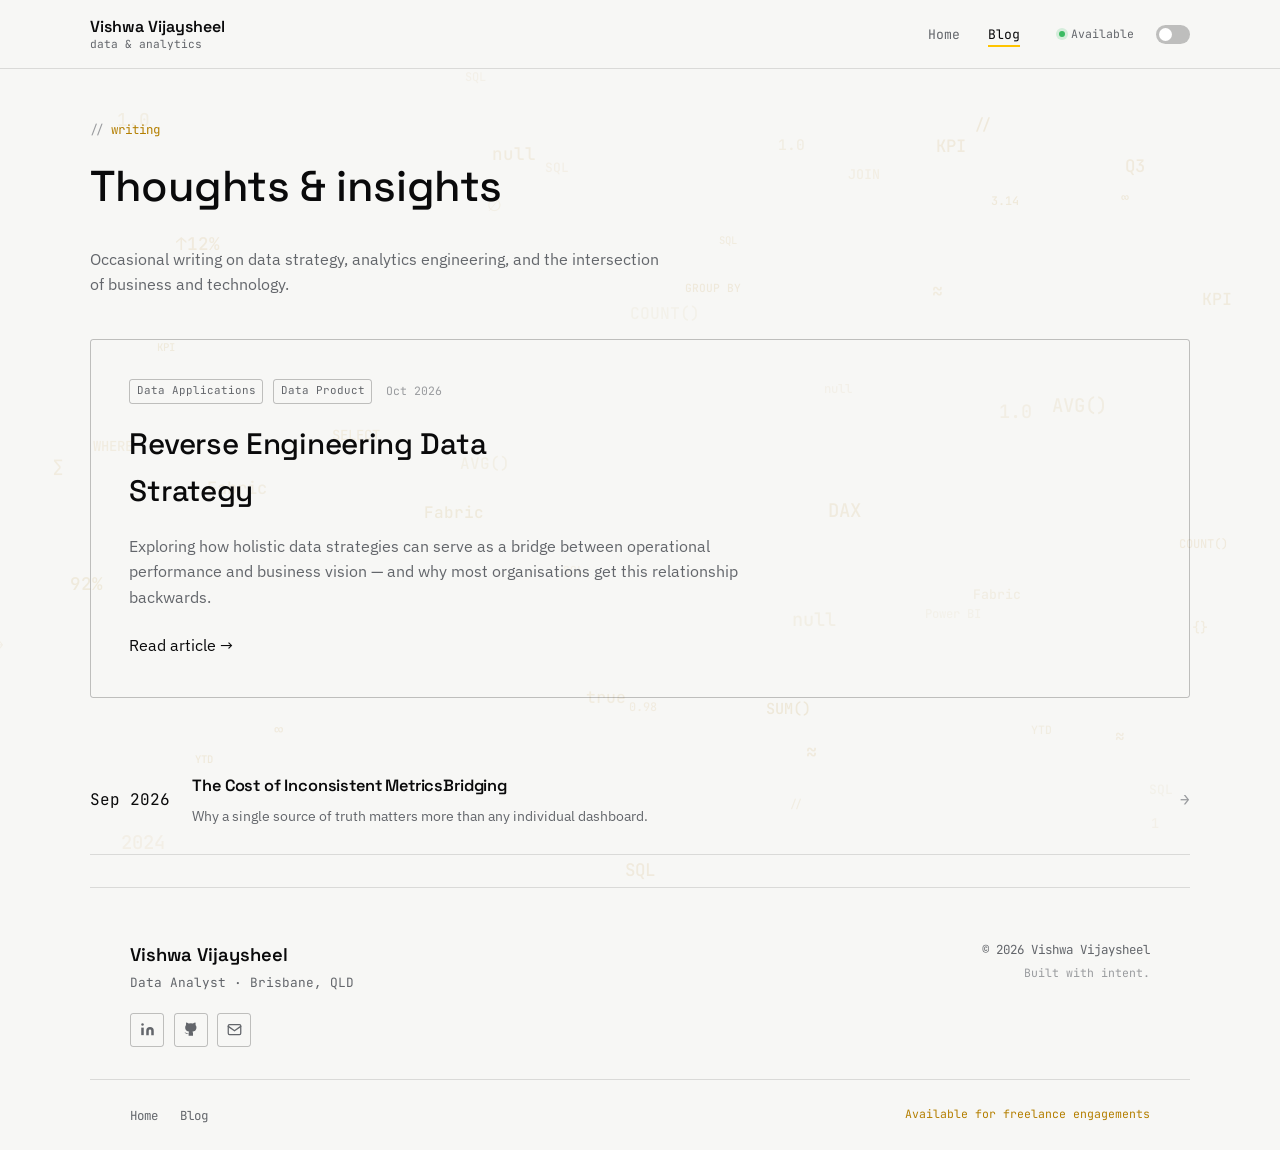
==== blog.html @ 1d49ebca "Blog done again" ====
<!DOCTYPE html>
<html lang="en">
<head>
<meta charset="UTF-8" />
<meta name="viewport" content="width=device-width, initial-scale=1.0" />
<title>Blog — Vishwa Vijaysheel</title>
<link rel="stylesheet" href="assets/css/style.css" />
<link rel="preconnect" href="https://fonts.googleapis.com" />
<script>if(localStorage.getItem('theme')==='dark'){document.documentElement.classList.add('dark-pre');}</script>
<style>.dark-pre body{background:#0a0a0b;color:#f4f4f1;}</style>
<link href="https://fonts.googleapis.com/css2?family=Space+Grotesk:wght@500;600;700&family=IBM+Plex+Sans:wght@400;500;600&family=JetBrains+Mono:wght@400;500;600&display=swap" rel="stylesheet" />
</head>
<body>
<canvas id="bgCanvas"></canvas>

<header>
  <nav>
    <a class="nav-brand" href="index.html">
      <span class="nav-brand-name">Vishwa Vijaysheel</span>
      <span class="nav-brand-sub">data &amp; analytics</span>
    </a>
    <button class="nav-toggle" aria-label="Toggle menu" aria-expanded="false">
      <span></span><span></span><span></span>
    </button>
    <div class="nav-menu">
      <ul>
        <li><a href="index.html">Home</a></li>
       <!-- <li><a href="dashboards.html">Projects</a></li> -->
        <li><a href="blog.html" class="active">Blog</a></li>
      </ul>
      <div class="nav-right">
        <div class="nav-status"><span class="nav-status-dot"></span>Available</div>
        <label class="switch">
          <input type="checkbox" class="theme-checkbox">
          <span class="slider"></span>
        </label>
      </div>
    </div>
  </nav>
</header>

<main>
  <div class="page-header">
    <p class="page-label">writing</p>
    <h1 class="page-title">Thoughts &amp; insights</h1>
    <p class="page-subtitle">Occasional writing on data strategy, analytics engineering, and the intersection of business and technology.</p>
  </div>

  <a href="#" class="post-featured">
    <div class="post-meta">
      <span class="post-tag">Data Applications</span>
      <span class="post-tag">Data Product</span>
      <span class="post-date mono">Oct 2026</span>
    </div>
    <h2 class="post-title">Reverse Engineering Data Strategy</h2>
    <p class="post-excerpt">Exploring how holistic data strategies can serve as a bridge between operational performance and business vision — and why most organisations get this relationship backwards.</p
    <span class="post-cta">Read article →</span>
  </a>

  <div class="post-list">

    <a href="cost-of-inconsistent-metrics.html" class="post-row">
      <span class="post-num mono">Sep 2026</span>
      <div>
        <h3 class="post-row-title">The Cost of Inconsistent MetricsBridging</h3>
        <p class="post-row-desc">
          Why a single source of truth matters more than any individual dashboard.
          </p>
</p>
      </div>
      <span class="row-arrow">→</span>
    </a>
<!--
    <a href="#" class="post-row">
      <span class="post-num mono">Jan 2026</span>
      <div>
        <h3 class="post-row-title">Designing for the Analytical Consumer</h3>
        <p class="post-row-desc">Rethinking dashboard UX from the perspective of decision-making under uncertainty.</p>
      </div>
      <span class="row-arrow">→</span>
    </a>

    <a href="#" class="post-row">
      <span class="post-num mono">Dec 2025</span>
      <div>
        <h3 class="post-row-title">Building Trust in Data using Microsoft Fabric</h3>
        <p class="post-row-desc">How semantic modelling empowers self-service analytics while preserving governance.</p>
      </div>
      <span class="row-arrow">→</span>
    </a>

  </div>

  <div class="newsletter-strip">
    <div class="newsletter-card">
      <div class="newsletter-text">
        <h3>Stay in the loop</h3>
        <p>New writing, occasional project updates. No noise.</p>
      </div>
      <div class="newsletter-form">
        <input class="newsletter-input" type="email" placeholder="you@email.com" />
        <button class="newsletter-btn">Subscribe</button>
      </div>
    </div>
  </div>
</main>
-->
<footer>
  <div class="footer-inner">
    <div>
      <p class="footer-name">Vishwa Vijaysheel</p>
      <p class="footer-role">Data Analyst · Brisbane, QLD</p>
      <div class="footer-contacts">
        <a href="https://www.linkedin.com/in/vishwavijaysheel/" class="footer-pill" aria-label="LinkedIn"><svg width="15" height="15" viewBox="0 0 24 24" fill="currentColor"><path d="M16 8a6 6 0 0 1 6 6v7h-4v-7a2 2 0 0 0-2-2 2 2 0 0 0-2 2v7h-4v-7a6 6 0 0 1 6-6z"/><rect x="2" y="9" width="4" height="12"/><circle cx="4" cy="4" r="2"/></svg></a>
        <a href="https://github.com/dashboard" class="footer-pill" aria-label="GitHub"><svg width="15" height="15" viewBox="0 0 24 24" fill="currentColor"><path d="M9 19c-5 1.5-5-2.5-7-3m14 6v-3.87a3.37 3.37 0 0 0-.94-2.61c3.14-.35 6.44-1.54 6.44-7A5.44 5.44 0 0 0 20 4.77 5.07 5.07 0 0 0 19.91 1S18.73.65 16 2.48a13.38 13.38 0 0 0-7 0C6.27.65 5.09 1 5.09 1A5.07 5.07 0 0 0 5 4.77a5.44 5.44 0 0 0-1.5 3.78c0 5.42 3.3 6.61 6.44 7A3.37 3.37 0 0 0 9 18.13V22"/></svg></a>
        <a href="mailto:vishwa7509@outlook.com" class="footer-pill" aria-label="Email"><svg width="15" height="15" viewBox="0 0 24 24" fill="none" stroke="currentColor" stroke-width="2" stroke-linecap="round" stroke-linejoin="round"><rect x="2" y="4" width="20" height="16" rx="2"/><path d="m2 7 10 7 10-7"/></svg></a>
      </div>
    </div>
    <div class="footer-right">
      <p class="footer-copy">© 2026 Vishwa Vijaysheel</p>
      <p class="footer-made">Built with intent.</p>
    </div>
  </div>
  <hr class="footer-divider">
  <div class="footer-bottom">
    <ul class="footer-nav">
      <li><a href="index.html">Home</a></li>
       <!--<li><a href="dashboards.html">Dashboards</a></li>-->
      <li><a href="blog.html">Blog</a></li>
    </ul>
    <span class="footer-avail">Available for freelance engagements</span>
  </div>
</footer>

<script src="assets/js/script.js"></script>
<script>document.documentElement.classList.remove('dark-pre');</script>
</body>
</html>
---- assets/css/style.css ----
/* ==========================================================================
   Vishwa Vijaysheel — Portfolio
   Design system: minimal swiss grid × terminal/data aesthetic
   ========================================================================== */

:root {
  --bg:          #f7f7f5;
  --bg-raise:    #ffffff;
  --ink:         #0a0a0b;
  --ink-dim:     #63666b;
  --ink-faint:   #9a9c9f;
  --line:        rgba(10, 10, 11, 0.12);
  --line-strong: rgba(10, 10, 11, 0.24);
  --accent:      #b47f00;      /* amber, darkened for AA contrast on light bg */
  --accent-bg:   #ffc400;      /* full-brightness amber for chips/fills */
  --accent-on:   #0a0a0b;      /* text color when sitting on accent-bg */
  --mono: 'JetBrains Mono', ui-monospace, SFMono-Regular, Menlo, Consolas, monospace;
  --sans: 'IBM Plex Sans', -apple-system, BlinkMacSystemFont, "Segoe UI", sans-serif;
  --display: 'Space Grotesk', var(--sans);
  --radius: 3px;
  --gutter: clamp(1.25rem, 4vw, 2.5rem);
  --maxw: 1180px;
}

body.dark {
  --bg:          #0a0a0b;
  --bg-raise:    #131315;
  --ink:         #f4f4f1;
  --ink-dim:     #a4a7ab;
  --ink-faint:   #6c6f74;
  --line:        rgba(244, 244, 241, 0.12);
  --line-strong: rgba(244, 244, 241, 0.24);
  --accent:      #ffc400;
  --accent-bg:   #ffc400;
  --accent-on:   #0a0a0b;
}

/* ── Reset ─────────────────────────────────────────────────────────── */
*, *::before, *::after { box-sizing: border-box; }
html { -webkit-text-size-adjust: 100%; scroll-behavior: smooth; }
@media (prefers-reduced-motion: reduce) {
  html { scroll-behavior: auto; }
  *, *::before, *::after { animation-duration: 0.001ms !important; animation-iteration-count: 1 !important; transition-duration: 0.001ms !important; }
}
body {
  margin: 0;
  background: var(--bg);
  color: var(--ink);
  font-family: var(--sans);
  font-size: 16px;
  line-height: 1.6;
  -webkit-font-smoothing: antialiased;
  -moz-osx-font-smoothing: grayscale;
  transition: background 0.25s ease, color 0.25s ease;
}
img { max-width: 100%; display: block; }
a { color: inherit; text-decoration: none; }
ul { margin: 0; padding: 0; list-style: none; }
h1, h2, h3 { font-family: var(--display); font-weight: 500; margin: 0; letter-spacing: -0.01em; }
p { margin: 0; }
:focus-visible { outline: 2px solid var(--accent-bg); outline-offset: 3px; }

.wrap {
  max-width: var(--maxw);
  margin: 0 auto;
  padding-left: var(--gutter);
  padding-right: var(--gutter);
}

.mono { font-family: var(--mono); }

/* ── Header / Nav ──────────────────────────────────────────────────── */
header {
  position: sticky;
  top: 0;
  z-index: 100;
  background: var(--bg);
  border-bottom: 1px solid var(--line);
}
nav {
  max-width: var(--maxw);
  margin: 0 auto;
  padding: 1.1em var(--gutter);
  display: flex;
  align-items: center;
  justify-content: space-between;
}
.nav-brand { display: flex; flex-direction: column; line-height: 1.15; }
.nav-brand-name { font-family: var(--display); font-size: 1rem; font-weight: 600; }
.nav-brand-sub { font-family: var(--mono); font-size: 0.7rem; color: var(--ink-dim); margin-top: 0.15em; }

.nav-menu { display: flex; align-items: center; gap: 2.4em; }
.nav-menu ul { display: flex; gap: 1.8em; }
.nav-menu ul a {
  font-family: var(--mono);
  font-size: 0.82rem;
  color: var(--ink-dim);
  position: relative;
  padding-bottom: 0.3em;
  transition: color 0.15s ease;
}
.nav-menu ul a::after {
  content: '';
  position: absolute; left: 0; right: 0; bottom: 0;
  height: 2px; background: var(--accent-bg);
  transform: scaleX(0); transform-origin: left;
  transition: transform 0.2s ease;
}
.nav-menu ul a:hover { color: var(--ink); }
.nav-menu ul a:hover::after,
.nav-menu ul a.active::after { transform: scaleX(1); }
.nav-menu ul a.active { color: var(--ink); }

.nav-right { display: flex; align-items: center; gap: 1.4em; }
.nav-status {
  display: flex; align-items: center; gap: 0.5em;
  font-family: var(--mono); font-size: 0.72rem; color: var(--ink-dim);
}
.nav-status-dot {
  width: 6px; height: 6px; border-radius: 50%;
  background: #3bbb63; box-shadow: 0 0 0 3px rgba(59,187,99,0.18);
}

.switch { position: relative; width: 34px; height: 19px; flex-shrink: 0; }
.switch input { opacity: 0; width: 0; height: 0; }
.slider {
  position: absolute; inset: 0; cursor: pointer;
  background: var(--line-strong); border-radius: 999px; transition: 0.2s;
}
.slider::before {
  content: ''; position: absolute; height: 13px; width: 13px;
  left: 3px; top: 3px; background: var(--bg-raise); border-radius: 50%; transition: 0.2s;
}
input:checked + .slider { background: var(--accent-bg); }
input:checked + .slider::before { transform: translateX(15px); background: var(--ink); }

.nav-toggle { display: none; flex-direction: column; gap: 5px; background: none; border: none; cursor: pointer; padding: 4px; }
.nav-toggle span { width: 20px; height: 2px; background: var(--ink); transition: 0.2s; }
.nav-toggle.open span:nth-child(1) { transform: translateY(7px) rotate(45deg); }
.nav-toggle.open span:nth-child(2) { opacity: 0; }
.nav-toggle.open span:nth-child(3) { transform: translateY(-7px) rotate(-45deg); }

@media (max-width: 780px) {
  .nav-toggle { display: flex; }
  .nav-menu {
    position: fixed; top: 61px; left: 0; right: 0;
    background: var(--bg); border-bottom: 1px solid var(--line);
    flex-direction: column; align-items: flex-start; gap: 1.6em;
    padding: 1.6em var(--gutter) 2em;
    transform: translateY(-8px); opacity: 0; pointer-events: none;
    transition: 0.2s ease;
  }
  .nav-menu.open { transform: translateY(0); opacity: 1; pointer-events: auto; }
  .nav-menu ul { flex-direction: column; gap: 1.1em; }
  .nav-right { width: 100%; justify-content: space-between; }
}

/* ── Section scaffolding ──────────────────────────────────────────── */
main { max-width: var(--maxw); margin: 0 auto; padding: 0 var(--gutter); }
.rule { border: none; border-top: 1px solid var(--line); margin: 0; }
.section { padding: 5.5em 0; border-top: 1px solid var(--line); }
.section:first-of-type { border-top: none; }

.section-head {
  display: flex; align-items: baseline; justify-content: space-between;
  gap: 1em; margin-bottom: 2.4em; flex-wrap: wrap;
}
.section-label {
  font-family: var(--mono); font-size: 0.75rem; color: var(--accent);
  display: flex; align-items: center; gap: 0.6em;
}
.section-label::before { content: '//'; color: var(--ink-faint); }
.section-title { font-size: clamp(1.4rem, 2.4vw, 1.9rem); }

/* ── Hero ──────────────────────────────────────────────────────────── */
.hero { padding: 3.2em 0 4.5em; }
.hero-top {
  display: flex; justify-content: space-between; align-items: center;
  font-family: var(--mono); font-size: 0.78rem; color: var(--ink-dim);
  padding-bottom: 1.6em; margin-bottom: 2.6em; border-bottom: 1px solid var(--line);
}
.hero-top span { color: var(--ink-faint); }

.hero-grid {
  display: grid; grid-template-columns: minmax(0, 0.85fr) minmax(0, 1.15fr);
  gap: clamp(1.5em, 5vw, 3.5em); align-items: start;
}
@media (max-width: 900px) {
  .hero-grid { grid-template-columns: 1fr; }
}

/* Terminal block */
.terminal {
  background: var(--bg-raise);
  border: 1px solid var(--line-strong);
  border-radius: var(--radius);
  overflow: hidden;
  font-family: var(--mono);
  font-size: 0.85rem;
}
.terminal-bar {
  display: flex; align-items: center; gap: 0.5em;
  padding: 0.7em 0.9em; border-bottom: 1px solid var(--line);
}
.terminal-dot { width: 8px; height: 8px; border-radius: 50%; background: var(--line-strong); }
.terminal-title { margin-left: 0.4em; color: var(--ink-faint); font-size: 0.72rem; }
.terminal-body { padding: 1.3em 1.1em 1.5em; min-height: 220px; }
.terminal-line { display: flex; gap: 0.6em; margin-bottom: 0.55em; color: var(--ink-dim); }
.terminal-line .prompt { color: var(--accent); flex-shrink: 0; }
.terminal-line .code-kw { color: var(--accent); }
.terminal-line .code-str { color: var(--ink); }
.terminal-out { color: var(--ink-faint); padding-left: 1.5em; margin-bottom: 0.9em; }
.cursor {
  display: inline-block; width: 7px; height: 1.05em; background: var(--accent-bg);
  vertical-align: text-bottom; margin-left: 2px;
  animation: blink 1s step-end infinite;
}
@keyframes blink { 50% { opacity: 0; } }

.hero-copy { padding-top: 0.2em; }
.hero-h {
  font-size: clamp(2.1rem, 4.6vw, 3.4rem);
  line-height: 1.06; font-weight: 500; letter-spacing: -0.02em;
  margin-bottom: 1.1em;
}
.hero-role-row {
  display: flex; align-items: center; gap: 0.6em;
  font-family: var(--mono); font-size: 0.95rem; color: var(--ink-dim);
  margin-bottom: 1.6em;
}
.hero-role-slot { position: relative; height: 1.4em; overflow: hidden; min-width: 12em; }
.hero-role {
  position: absolute; left: 0; top: 0; white-space: nowrap;
  max-width: none;
  color: var(--ink); font-weight: 500;
  opacity: 0; transform: translateY(10px);
  transition: opacity 0.35s ease, transform 0.35s ease;
}
.hero-role.active { opacity: 1; transform: translateY(0); }
.hero-role::before { content: '<'; color: var(--accent); margin-right: 0.2em; }
.hero-role::after { content: ' />'; color: var(--accent); }

.hero-bio { color: var(--ink-dim); font-size: 1.02rem; max-width: 46ch; margin-bottom: 2em; }
.hero-bio strong { color: var(--ink); font-weight: 500; }

.hero-ctas { display: flex; gap: 0.9em; margin-bottom: 2.6em; flex-wrap: wrap; }
.hero-btn-primary, .hero-btn-secondary {
  font-family: var(--mono); font-size: 0.82rem;
  padding: 0.8em 1.4em; border-radius: var(--radius);
  transition: 0.15s ease; border: 1px solid transparent;
}
.hero-btn-primary { background: var(--accent-bg); color: var(--accent-on); font-weight: 600; }
.hero-btn-primary:hover { transform: translateY(-1px); box-shadow: 0 4px 14px rgba(255,196,0,0.25); }
.hero-btn-secondary { border-color: var(--line-strong); color: var(--ink); }
.hero-btn-secondary:hover { border-color: var(--ink); }

.hero-stats {
  display: grid; grid-template-columns: repeat(4, 1fr);
  border-top: 1px solid var(--line); border-left: 1px solid var(--line);
}
.hero-stat {
  border-right: 1px solid var(--line); border-bottom: 1px solid var(--line);
  padding: 1em 1.1em;
}
.hero-stat-val { font-family: var(--display); font-size: 1.5rem; font-weight: 600; }
.hero-stat-val span { color: var(--accent); }
.hero-stat-lbl { font-family: var(--mono); font-size: 0.68rem; color: var(--ink-dim); margin-top: 0.3em; }
@media (max-width: 560px) {
  .hero-stats { grid-template-columns: repeat(2, 1fr); }
}

/* ── Tabs (shared: skills + history + dashboard filters) ─────────── */
.tabs { display: flex; gap: 1.8em; border-bottom: 1px solid var(--line); flex-wrap: wrap; }
.tab-btn {
  background: none; border: none; cursor: pointer; font-family: var(--mono);
  font-size: 0.82rem; color: var(--ink-dim); padding: 0 0 0.9em;
  position: relative; transition: color 0.15s ease;
}
.tab-btn::after {
  content: ''; position: absolute; left: 0; right: 0; bottom: -1px; height: 2px;
  background: var(--accent-bg); transform: scaleX(0); transform-origin: left; transition: transform 0.2s ease;
}
.tab-btn.active { color: var(--ink); }
.tab-btn.active::after { transform: scaleX(1); }
.tab-btn:hover { color: var(--ink); }

/* ── Skills matrix ─────────────────────────────────────────────────── */
.skill-list { margin-top: 2em; display: flex; flex-direction: column; }
.skill-row {
  display: grid; grid-template-columns: 13ch 1fr 4ch; align-items: center;
  gap: 1.2em; padding: 0.75em 0; border-bottom: 1px solid var(--line);
  opacity: 0; transform: translateY(6px); transition: opacity 0.3s ease, transform 0.3s ease;
}
.skill-row.visible { opacity: 1; transform: translateY(0); }
.skill-name { font-size: 0.92rem; }
.skill-track { height: 3px; background: var(--line); border-radius: 2px; overflow: hidden; }
.skill-fill { height: 100%; width: 0; background: var(--accent-bg); transition: width 0.7s cubic-bezier(.4,0,.2,1); }
.skill-pct { font-family: var(--mono); font-size: 0.78rem; color: var(--ink-dim); text-align: right; }
.skill-note { font-family: var(--mono); font-size: 0.72rem; color: var(--ink-faint); margin-top: 1.6em; }
@media (max-width: 560px) {
  .skill-row { grid-template-columns: 1fr 3ch; }
  .skill-name { grid-column: 1 / -1; }
}

/* ── History / timeline ───────────────────────────────────────────── */
.history-panel { display: none; }
.history-panel.active { display: block; }
.timeline { margin-top: 2.2em; position: relative; }
.timeline-item {
  display: grid; grid-template-columns: 5.5em 1fr; gap: 1.5em;
  padding-bottom: 2.6em; position: relative;
  opacity: 0; transform: translateY(10px); transition: opacity 0.4s ease, transform 0.4s ease;
}
.timeline-item.visible { opacity: 1; transform: translateY(0); }
.timeline-item:last-child { padding-bottom: 0; }
.timeline-marker { display: flex; flex-direction: column; align-items: flex-start; }
.marker-num { font-family: var(--mono); font-size: 0.85rem; color: var(--accent); font-weight: 600; }
.marker-line { width: 1px; flex: 1; background: var(--line); margin-top: 0.8em; min-height: 100%; }
.marker-line.last { background: transparent; }
.timeline-header { display: flex; flex-wrap: wrap; align-items: baseline; gap: 0.6em; margin-bottom: 0.6em; }
.timeline-header h3 { font-size: 1.08rem; font-weight: 600; }
.timeline-company { font-family: var(--mono); font-size: 0.78rem; color: var(--ink-dim); }
.timeline-content p, .timeline-content ul { color: var(--ink-dim); font-size: 0.94rem; }
.timeline-content ul { padding-left: 1.1em; }
.timeline-content li { list-style: disc; margin-bottom: 0.5em; }
.timeline-content li::marker { color: var(--accent); }
.timeline-tags { display: flex; flex-wrap: wrap; gap: 0.5em; margin-top: 1em; }
.timeline-tags span {
  font-family: var(--mono); font-size: 0.68rem; color: var(--ink-dim);
  border: 1px solid var(--line-strong); border-radius: var(--radius); padding: 0.3em 0.65em;
}
@media (max-width: 620px) {
  .timeline-item { grid-template-columns: 1fr; }
  .marker-line { display: none; }
}

/* ── Footer ────────────────────────────────────────────────────────── */
footer { border-top: 1px solid var(--line); margin-top: 2em; }
.footer-inner {
  max-width: var(--maxw); margin: 0 auto; padding: 3.2em var(--gutter) 2em;
  display: flex; justify-content: space-between; gap: 2em; flex-wrap: wrap;
}
.footer-name { font-family: var(--display); font-size: 1.15rem; font-weight: 600; }
.footer-role { font-family: var(--mono); font-size: 0.8rem; color: var(--ink-dim); margin-top: 0.3em; }
.footer-contacts { display: flex; gap: 0.6em; margin-top: 1.2em; }
.footer-pill {
  width: 34px; height: 34px; display: flex; align-items: center; justify-content: center;
  border: 1px solid var(--line-strong); border-radius: var(--radius); color: var(--ink-dim);
  transition: 0.15s ease;
}
.footer-pill:hover { color: var(--ink); border-color: var(--ink); }
.footer-right { text-align: right; }
.footer-copy { font-family: var(--mono); font-size: 0.78rem; color: var(--ink-dim); }
.footer-made { font-family: var(--mono); font-size: 0.72rem; color: var(--ink-faint); margin-top: 0.4em; }
.footer-divider { border: none; border-top: 1px solid var(--line); max-width: var(--maxw); margin: 0 auto; }
.footer-bottom {
  max-width: var(--maxw); margin: 0 auto; padding: 1.4em var(--gutter);
  display: flex; justify-content: space-between; align-items: center; flex-wrap: wrap; gap: 1em;
}
.footer-nav { display: flex; gap: 1.4em; }
.footer-nav a { font-family: var(--mono); font-size: 0.78rem; color: var(--ink-dim); }
.footer-nav a:hover { color: var(--ink); }
.footer-avail { font-family: var(--mono); font-size: 0.72rem; color: var(--accent); }
@media (max-width: 560px) {
  .footer-right { text-align: left; }
  .footer-bottom { flex-direction: column; align-items: flex-start; }
}

/* ── Page header (dashboards / blog) ─────────────────────────────── */
.page-header { padding: 3.2em 0 2.6em; }
.page-label { font-family: var(--mono); font-size: 0.78rem; color: var(--accent); margin-bottom: 0.9em; }
.page-label::before { content: '// '; color: var(--ink-faint); }
.page-title { font-size: clamp(1.9rem, 4vw, 2.7rem); margin-bottom: 0.6em; }
.page-subtitle { color: var(--ink-dim); max-width: 58ch; font-size: 1rem; }

/* ── Dashboards page ───────────────────────────────────────────────── */
.filter-row { display: flex; gap: 1.8em; border-bottom: 1px solid var(--line); margin-bottom: 0.5em; flex-wrap: wrap; }
.filter-btn { background: none; border: none; cursor: pointer; font-family: var(--mono); font-size: 0.82rem; color: var(--ink-dim); padding: 0 0 0.9em; position: relative; transition: color .15s; }
.filter-btn::after { content:''; position:absolute; left:0; right:0; bottom:-1px; height:2px; background:var(--accent-bg); transform:scaleX(0); transform-origin:left; transition:transform .2s; }
.filter-btn.active { color: var(--ink); }
.filter-btn.active::after { transform: scaleX(1); }
.filter-btn:hover { color: var(--ink); }

.dash-grid { display: flex; flex-direction: column; padding-bottom: 2em; }
.dash-card {
  display: grid; grid-template-columns: 4.5em 1fr auto; gap: 1.6em; align-items: center;
  padding: 2em 0; border-bottom: 1px solid var(--line);
  opacity: 0; transform: translateY(10px); transition: opacity .4s ease, transform .4s ease, background .15s ease;
}
.dash-card.visible { opacity: 1; transform: translateY(0); }
.dash-card:hover { background: var(--bg-raise); }
.dash-index { font-family: var(--mono); font-size: 0.85rem; color: var(--accent); align-self: start; padding-top: 0.3em; }
.dash-body-col {}
.dash-meta { display: flex; gap: 0.5em; margin-bottom: 0.7em; flex-wrap: wrap; }
.dash-tag { font-family: var(--mono); font-size: 0.68rem; color: var(--ink-dim); border: 1px solid var(--line-strong); border-radius: var(--radius); padding: 0.25em 0.6em; }
.dash-title { font-size: 1.25rem; font-weight: 600; margin-bottom: 0.5em; }
.dash-desc { color: var(--ink-dim); font-size: 0.92rem; max-width: 62ch; margin-bottom: 1em; }
.dash-metrics { display: flex; gap: 1.8em; }
.dash-metric-val { font-family: var(--mono); font-weight: 600; font-size: 0.95rem; }
.dash-metric-lbl { font-family: var(--mono); font-size: 0.66rem; color: var(--ink-faint); margin-top: 0.2em; }
.dash-tool-col { display: flex; flex-direction: column; align-items: flex-end; gap: 0.9em; justify-self: end; }
.dash-tool-badge { font-family: var(--mono); font-size: 0.72rem; color: var(--accent); border: 1px solid var(--line-strong); border-radius: var(--radius); padding: 0.35em 0.75em; white-space: nowrap; }
.dash-arrow { width: 30px; height: 30px; border: 1px solid var(--line-strong); border-radius: var(--radius); display: flex; align-items: center; justify-content: center; color: var(--ink-dim); transition: .15s ease; }
.dash-card:hover .dash-arrow { border-color: var(--ink); color: var(--ink); transform: translate(2px,-2px); }
.dash-arrow svg { width: 12px; height: 12px; stroke: currentColor; fill: none; }
@media (max-width: 700px) {
  .dash-card { grid-template-columns: 1fr; gap: 0.8em; }
  .dash-tool-col { flex-direction: row; justify-content: space-between; width: 100%; align-items: center; }
}

/* ── Blog page ─────────────────────────────────────────────────────── */
.post-featured {
  display: block; border: 1px solid var(--line-strong); border-radius: var(--radius);
  padding: 2.4em; margin-bottom: 3em; transition: border-color .15s ease, background .15s ease;
}
.post-featured:hover { border-color: var(--ink); background: var(--bg-raise); }
.post-meta { display: flex; gap: 0.6em; align-items: center; margin-bottom: 1.1em; flex-wrap: wrap; }
.post-tag { font-family: var(--mono); font-size: 0.68rem; color: var(--ink-dim); border: 1px solid var(--line-strong); border-radius: var(--radius); padding: 0.25em 0.6em; }
.post-date { font-family: var(--mono); font-size: 0.72rem; color: var(--ink-faint); margin-left: 0.4em; }
.post-title { font-size: clamp(1.35rem, 2.6vw, 1.85rem); margin-bottom: 0.6em; max-width: 24ch; }
.post-excerpt { color: var(--ink-dim); max-width: 62ch; margin-bottom: 1.4em; }
.post-cta { font-family: var(--mono); font-size: 0.82rem; color: var(--accent); display: inline-flex; align-items: center; gap: 0.4em; }

.post-list { display: flex; flex-direction: column; }
.post-row {
  display: grid; grid-template-columns: 5em 1fr auto; align-items: center; gap: 1.4em;
  padding: 1.7em 0; border-bottom: 1px solid var(--line);
  opacity: 0; transform: translateY(8px); transition: opacity .4s ease, transform .4s ease, background .15s ease;
}
.post-row.visible { opacity: 1; transform: translateY(0); }
.post-row:hover { background: var(--bg-raise); }
.post-row-title { font-size: 1.02rem; font-weight: 600; margin-bottom: 0.35em; }
.post-row-desc { color: var(--ink-dim); font-size: 0.88rem; }
.row-arrow { font-family: var(--mono); color: var(--ink-faint); transition: .15s ease; }
.post-row:hover .row-arrow { color: var(--accent); transform: translate(2px,-2px); }
@media (max-width: 620px) {
  .post-row { grid-template-columns: 1fr auto; }
  .post-row .post-num { display: none; }
  .post-featured { padding: 1.6em; }
}

.newsletter-strip { padding: 3em 0 4em; }
.newsletter-card {
  border: 1px solid var(--line-strong); border-radius: var(--radius);
  padding: 2.2em; display: flex; justify-content: space-between; align-items: center; gap: 1.6em; flex-wrap: wrap;
}
.newsletter-text h3 { font-size: 1.15rem; margin-bottom: 0.4em; }
.newsletter-text p { color: var(--ink-dim); font-size: 0.9rem; }
.newsletter-form { display: flex; flex-direction: column; gap: 0.55em; margin: 0; flex: 1 1 320px; min-width: 260px; }
.newsletter-row { display: flex; gap: 0.6em; }
.newsletter-input {
  font-family: var(--mono); font-size: 0.85rem; background: var(--bg);
  border: 1px solid var(--line-strong); border-radius: var(--radius); color: var(--ink);
  padding: 0.8em 1em; flex: 1 1 auto; min-width: 0;
  transition: border-color 0.15s ease;
}
.newsletter-input:focus { border-color: var(--accent); outline: none; }
.newsletter-input.invalid { border-color: #c65b5b; }
.newsletter-btn {
  font-family: var(--mono); font-size: 0.82rem; font-weight: 600; background: var(--accent-bg);
  color: var(--accent-on); border: none; border-radius: var(--radius); padding: 0.8em 1.3em; cursor: pointer;
  white-space: nowrap; transition: opacity 0.15s ease;
}
.newsletter-btn:disabled { opacity: 0.6; cursor: default; }
.newsletter-hint {
  font-family: var(--mono); font-size: 0.72rem; color: var(--ink-faint);
  transition: color 0.15s ease;
}
.newsletter-hint.valid { color: var(--accent); }
.newsletter-hint.invalid { color: #c65b5b; }
.newsletter-hint.sent { color: var(--accent); }
@media (max-width: 560px) {
  .newsletter-card { padding: 1.6em; }
  .newsletter-row { flex-direction: column; width: 100%; }
  .newsletter-input { min-width: 0; width: 100%; box-sizing: border-box; }
  .newsletter-btn { width: 100%; }
}

/* ── Article page ──────────────────────────────────────────────────── */
.article-header { padding: 3.2em 0 2.6em; border-bottom: 1px solid var(--line); }
.article-header-inner { max-width: 68ch; margin: 0 auto; }
.article-back {
  display: inline-flex; align-items: center; gap: 0.5em;
  font-family: var(--mono); font-size: 0.78rem; color: var(--ink-dim);
  margin-bottom: 2em; transition: color 0.15s ease;
}
.article-back:hover { color: var(--accent); }
.article-back svg { width: 12px; height: 12px; stroke: currentColor; fill: none; transform: rotate(180deg); }
.article-meta-row { display: flex; gap: 0.6em; align-items: center; margin-bottom: 1.2em; flex-wrap: wrap; }
.article-title { font-size: clamp(1.9rem, 4.2vw, 2.9rem); line-height: 1.14; max-width: 22ch; margin-bottom: 1em; }
.article-dek { color: var(--ink-dim); font-size: 1.05rem; max-width: 58ch; margin-bottom: 1.6em; text-align: justify; hyphens: auto; }
.article-byline { display: flex; align-items: center; justify-content: space-between; flex-wrap: wrap; gap: 0.8em; font-family: var(--mono); font-size: 0.78rem; color: var(--ink-faint); }
.article-byline-left { display: flex; align-items: center; gap: 0.8em; }
.article-byline .dot { width: 3px; height: 3px; border-radius: 50%; background: var(--ink-faint); }
.article-views {
  display: flex; align-items: center; gap: 0.55em;
  margin-left: auto;
  color: var(--accent);
  background: color-mix(in srgb, var(--accent-bg) 14%, transparent);
  border: 1px solid color-mix(in srgb, var(--accent-bg) 38%, transparent);
  border-radius: 999px;
  padding: 0.4em 0.85em;
}
.article-views .live-dot {
  width: 6px; height: 6px; border-radius: 50%;
  background: var(--accent); box-shadow: 0 0 0 3px color-mix(in srgb, var(--accent-bg) 30%, transparent);
  animation: live-pulse 2s ease-in-out infinite;
}
.article-views .count { color: var(--accent); font-weight: 700; }
@keyframes live-pulse { 0%, 100% { opacity: 1; } 50% { opacity: 0.35; } }

.article-body { max-width: 68ch; margin: 0 auto; padding: 3.5em 0 2em; }
.article-body p { color: var(--ink); font-size: 1.04rem; line-height: 1.8; margin-bottom: 1.4em; text-align: justify; text-justify: inter-word; hyphens: auto; }
.article-body p.article-lede { font-size: 1.18rem; color: var(--ink-dim); }
.article-body h2 {
  font-size: clamp(1.25rem, 2.2vw, 1.55rem); margin: 2.2em 0 0.8em;
  padding-top: 0.2em;
}
.article-body h2 .num { font-family: var(--mono); color: var(--accent); font-size: 0.7em; margin-right: 0.5em; }
.article-body strong { color: var(--ink); font-weight: 600; }
.article-body em { color: var(--ink); }
.article-body ul { margin: 0 0 1.4em; padding-left: 1.2em; }
.article-body li { list-style: disc; color: var(--ink); font-size: 1.04rem; line-height: 1.75; margin-bottom: 0.5em; }
.article-body li::marker { color: var(--accent); }
.article-pull {
  font-family: var(--display); font-size: clamp(1.2rem, 2.4vw, 1.5rem);
  line-height: 1.4; color: var(--ink); border-left: 2px solid var(--accent-bg);
  padding: 0.2em 0 0.2em 1.1em; margin: 2.4em 0; max-width: 44ch;
}
.article-questions { margin: 2em 0; padding: 1.6em 1.8em; border: 1px solid var(--line-strong); border-radius: var(--radius); }
.article-questions p { font-family: var(--mono); font-size: 0.92rem; color: var(--ink-dim); margin-bottom: 0.7em; }
.article-questions p:last-child { margin-bottom: 0; }

.article-tags-row { max-width: 68ch; margin: 0 auto; padding: 1.6em 0 3.5em; display: flex; gap: 0.6em; flex-wrap: wrap; border-top: 1px solid var(--line); }

.article-nav {
  max-width: 68ch; margin: 0 auto; padding: 2em 0 4.5em;
  display: flex; justify-content: space-between; gap: 1em; border-top: 1px solid var(--line);
}
.article-nav-link {
  font-family: var(--mono); font-size: 0.82rem; color: var(--ink-dim);
  display: flex; align-items: center; gap: 0.5em; transition: color 0.15s ease;
}
.article-nav-link:hover { color: var(--accent); }
.article-nav-link.next { margin-left: auto; }
@media (max-width: 620px) {
  .article-body p, .article-body li { font-size: 0.98rem; }
}

/* ── Floating data background ─────────────────────────────────────── */
#bgCanvas {
  position: fixed;
  top: 0; right: 0; bottom: 0; left: 0;
  width: 100%; height: 100%;
  pointer-events: none;
  z-index: 0;
}
main, footer { position: relative; z-index: 1; }
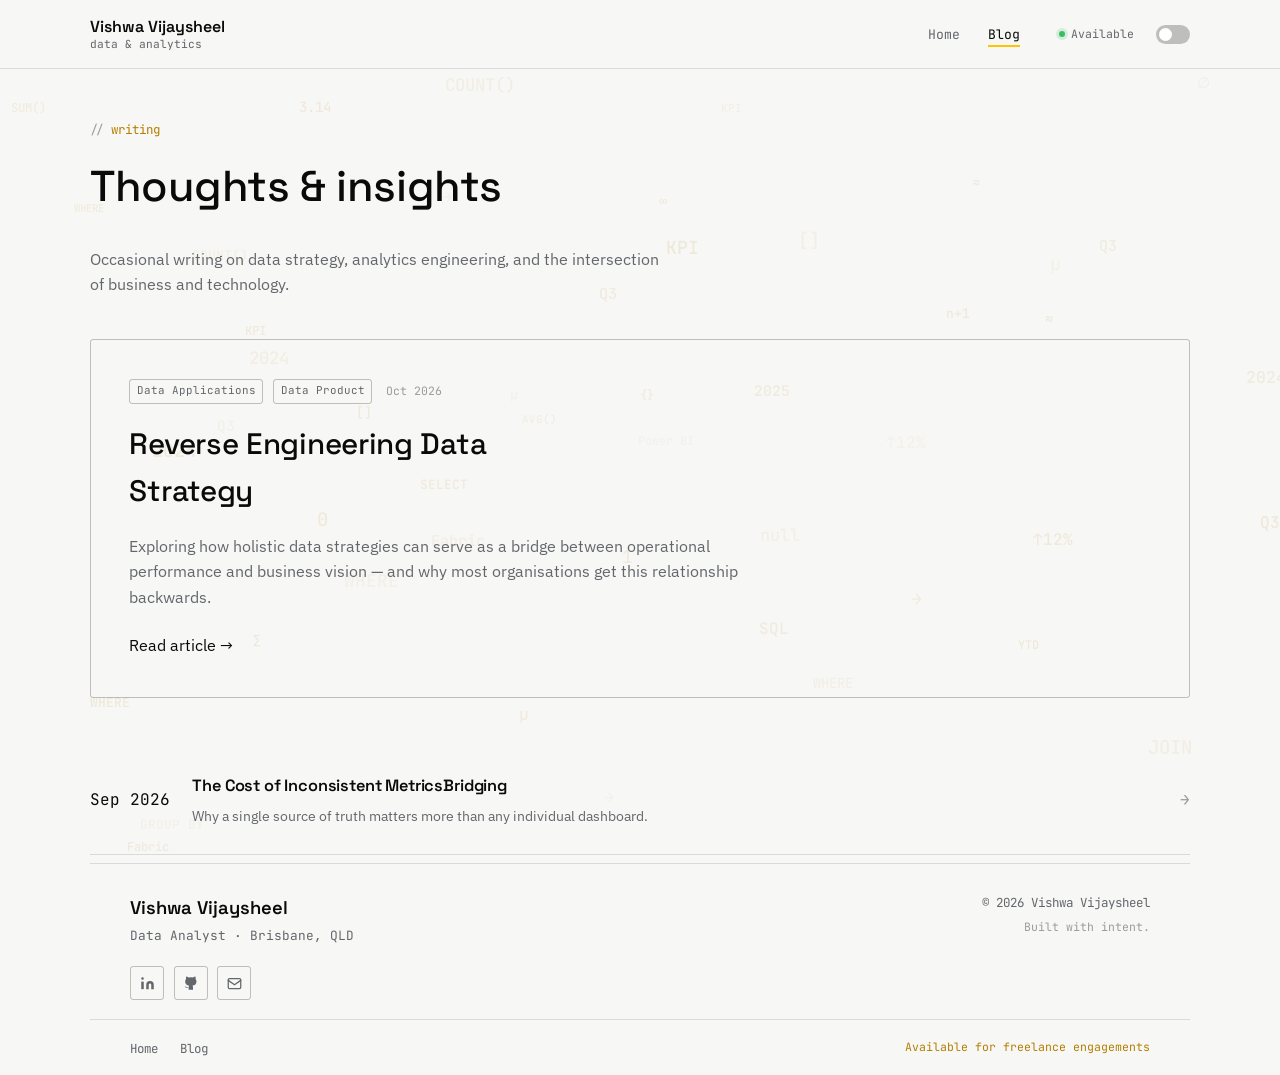
==== commit 14b12ffb: "Add reverse engineer data strategy blog" ====
--- a/blog.html
+++ b/blog.html
@@ -46,7 +46,7 @@
     <p class="page-subtitle">Occasional writing on data strategy, analytics engineering, and the intersection of business and technology.</p>
   </div>
 
-  <a href="#" class="post-featured">
+  <a href="reverse-engineering-data-strategy.html" class="post-featured">
     <div class="post-meta">
       <span class="post-tag">Data Applications</span>
       <span class="post-tag">Data Product</span>
--- a/assets/css/style.css
+++ b/assets/css/style.css
@@ -158,12 +158,12 @@
 /* ── Section scaffolding ──────────────────────────────────────────── */
 main { max-width: var(--maxw); margin: 0 auto; padding: 0 var(--gutter); }
 .rule { border: none; border-top: 1px solid var(--line); margin: 0; }
-.section { padding: 5.5em 0; border-top: 1px solid var(--line); }
+.section { padding: 2.6em 0; border-top: 1px solid var(--line); }
 .section:first-of-type { border-top: none; }
 
 .section-head {
   display: flex; align-items: baseline; justify-content: space-between;
-  gap: 1em; margin-bottom: 2.4em; flex-wrap: wrap;
+  gap: 1em; margin-bottom: 1.2em; flex-wrap: wrap;
 }
 .section-label {
   font-family: var(--mono); font-size: 0.75rem; color: var(--accent);
@@ -173,11 +173,11 @@
 .section-title { font-size: clamp(1.4rem, 2.4vw, 1.9rem); }
 
 /* ── Hero ──────────────────────────────────────────────────────────── */
-.hero { padding: 3.2em 0 4.5em; }
+.hero { padding: 1.4em 0 2.4em; }
 .hero-top {
   display: flex; justify-content: space-between; align-items: center;
   font-family: var(--mono); font-size: 0.78rem; color: var(--ink-dim);
-  padding-bottom: 1.6em; margin-bottom: 2.6em; border-bottom: 1px solid var(--line);
+  padding-bottom: 0.9em; margin-bottom: 1.6em; border-bottom: 1px solid var(--line);
 }
 .hero-top span { color: var(--ink-faint); }
 
@@ -204,7 +204,7 @@
 }
 .terminal-dot { width: 8px; height: 8px; border-radius: 50%; background: var(--line-strong); }
 .terminal-title { margin-left: 0.4em; color: var(--ink-faint); font-size: 0.72rem; }
-.terminal-body { padding: 1.3em 1.1em 1.5em; min-height: 220px; }
+.terminal-body { padding: 1.1em 1.1em 1.2em; min-height: 190px; }
 .terminal-line { display: flex; gap: 0.6em; margin-bottom: 0.55em; color: var(--ink-dim); }
 .terminal-line .prompt { color: var(--accent); flex-shrink: 0; }
 .terminal-line .code-kw { color: var(--accent); }
@@ -221,12 +221,12 @@
 .hero-h {
   font-size: clamp(2.1rem, 4.6vw, 3.4rem);
   line-height: 1.06; font-weight: 500; letter-spacing: -0.02em;
-  margin-bottom: 1.1em;
+  margin-bottom: 0.7em;
 }
 .hero-role-row {
   display: flex; align-items: center; gap: 0.6em;
   font-family: var(--mono); font-size: 0.95rem; color: var(--ink-dim);
-  margin-bottom: 1.6em;
+  margin-bottom: 1em;
 }
 .hero-role-slot { position: relative; height: 1.4em; overflow: hidden; min-width: 12em; }
 .hero-role {
@@ -240,10 +240,10 @@
 .hero-role::before { content: '<'; color: var(--accent); margin-right: 0.2em; }
 .hero-role::after { content: ' />'; color: var(--accent); }
 
-.hero-bio { color: var(--ink-dim); font-size: 1.02rem; max-width: 46ch; margin-bottom: 2em; }
+.hero-bio { color: var(--ink-dim); font-size: 0.98rem; max-width: 46ch; margin-bottom: 1.3em; }
 .hero-bio strong { color: var(--ink); font-weight: 500; }
 
-.hero-ctas { display: flex; gap: 0.9em; margin-bottom: 2.6em; flex-wrap: wrap; }
+.hero-ctas { display: flex; gap: 0.9em; margin-bottom: 1.5em; flex-wrap: wrap; }
 .hero-btn-primary, .hero-btn-secondary {
   font-family: var(--mono); font-size: 0.82rem;
   padding: 0.8em 1.4em; border-radius: var(--radius);
@@ -260,7 +260,7 @@
 }
 .hero-stat {
   border-right: 1px solid var(--line); border-bottom: 1px solid var(--line);
-  padding: 1em 1.1em;
+  padding: 0.7em 1.1em;
 }
 .hero-stat-val { font-family: var(--display); font-size: 1.5rem; font-weight: 600; }
 .hero-stat-val span { color: var(--accent); }
@@ -284,22 +284,70 @@
 .tab-btn.active::after { transform: scaleX(1); }
 .tab-btn:hover { color: var(--ink); }
 
-/* ── Skills matrix ─────────────────────────────────────────────────── */
-.skill-list { margin-top: 2em; display: flex; flex-direction: column; }
-.skill-row {
-  display: grid; grid-template-columns: 13ch 1fr 4ch; align-items: center;
-  gap: 1.2em; padding: 0.75em 0; border-bottom: 1px solid var(--line);
-  opacity: 0; transform: translateY(6px); transition: opacity 0.3s ease, transform 0.3s ease;
-}
-.skill-row.visible { opacity: 1; transform: translateY(0); }
-.skill-name { font-size: 0.92rem; }
-.skill-track { height: 3px; background: var(--line); border-radius: 2px; overflow: hidden; }
-.skill-fill { height: 100%; width: 0; background: var(--accent-bg); transition: width 0.7s cubic-bezier(.4,0,.2,1); }
-.skill-pct { font-family: var(--mono); font-size: 0.78rem; color: var(--ink-dim); text-align: right; }
-.skill-note { font-family: var(--mono); font-size: 0.72rem; color: var(--ink-faint); margin-top: 1.6em; }
-@media (max-width: 560px) {
-  .skill-row { grid-template-columns: 1fr 3ch; }
-  .skill-name { grid-column: 1 / -1; }
+/* ── Skills: interactive picker ───────────────────────────────────── */
+.skills-ui { display: grid; grid-template-columns: 15rem 1fr; gap: 2.2em; align-items: start; }
+.skill-note { font-family: var(--mono); font-size: 0.7rem; color: var(--ink-faint); }
+
+.skills-cats { display: flex; flex-direction: column; border-left: 1px solid var(--line); }
+.skills-cat {
+  display: flex; justify-content: space-between; align-items: baseline; gap: 1em;
+  background: none; border: 0; border-left: 2px solid transparent; margin-left: -1px;
+  padding: 0.65em 0 0.65em 1em; cursor: pointer; text-align: left; color: var(--ink-dim);
+  font-family: var(--display); font-size: 1rem; transition: color .2s, border-color .2s, padding .2s;
+}
+.skills-cat:hover, .skills-cat:focus-visible { color: var(--ink); outline: none; padding-left: 1.25em; }
+.skills-cat.active { color: var(--ink); border-left-color: var(--accent-bg); padding-left: 1.25em; }
+.skills-cat-count { font-size: 0.66rem; color: var(--ink-faint); padding-right: 0.6em; }
+.skills-cat.active .skills-cat-count { color: var(--accent); }
+
+.skills-stage { min-height: 8.5rem; }
+.skills-hint { font-size: 0.78rem; color: var(--ink-faint); padding-top: 0.8em; }
+.skills-hint-arrow::before { content: "\2190"; }
+.skills-hint-arrow { display: inline-block; color: var(--accent); margin-right: .4em; animation: nudge 1.6s ease-in-out infinite; }
+@keyframes nudge { 50% { transform: translateX(-4px); } }
+
+.skills-chips { display: grid; grid-template-columns: repeat(3, minmax(0, 1fr)); gap: 0.7em; }
+.skill-chip {
+  position: relative; overflow: hidden; isolation: isolate;
+  display: flex; justify-content: space-between; align-items: center; gap: 0.6em;
+  padding: 0.8em 1em; background: var(--bg-raise); color: var(--ink);
+  border: 1px solid var(--line-strong); border-radius: var(--radius); cursor: pointer;
+  font-family: var(--sans); font-size: 0.88rem; text-align: left;
+  opacity: 0; transform: translateY(6px);
+  animation: chipIn .35s cubic-bezier(.4,0,.2,1) forwards; animation-delay: calc(var(--i, 0) * 50ms);
+  transition: border-color .2s, transform .2s;
+}
+@keyframes chipIn { to { opacity: 1; transform: none; } }
+.skill-chip:hover, .skill-chip:focus-visible, .skill-chip.on { border-color: var(--accent); outline: none; }
+.skill-chip-fill {
+  position: absolute; inset: 0 auto 0 0; width: 0; z-index: -1;
+  background: color-mix(in srgb, var(--accent-bg) 22%, transparent);
+  border-bottom: 3px solid var(--accent-bg);
+  transition: width .6s cubic-bezier(.4,0,.2,1);
+}
+.skill-chip:hover .skill-chip-fill, .skill-chip:focus-visible .skill-chip-fill, .skill-chip.on .skill-chip-fill { width: var(--pct); }
+.skill-chip-pct { font-size: 0.72rem; color: var(--accent); opacity: 0; transform: translateX(-4px); transition: opacity .25s, transform .25s; }
+.skill-chip:hover .skill-chip-pct, .skill-chip:focus-visible .skill-chip-pct, .skill-chip.on .skill-chip-pct { opacity: 1; transform: none; }
+.skills-avg { margin-top: 1em; font-size: 0.68rem; color: var(--ink-faint); }
+
+@media (max-width: 760px) {
+  .skills-ui { grid-template-columns: 1fr; gap: 1.2em; }
+  .skills-cats { flex-direction: row; flex-wrap: wrap; gap: 0.5em; border-left: 0; }
+  .skills-cat {
+    border: 1px solid var(--line-strong); border-radius: 999px; margin: 0; padding: 0.4em 0.9em;
+    font-size: 0.82rem; gap: 0.5em;
+  }
+  .skills-cat:hover, .skills-cat:focus-visible, .skills-cat.active { padding-left: 0.9em; }
+  .skills-cat.active { background: var(--accent-bg); border-color: var(--accent-bg); color: var(--accent-on); }
+  .skills-cat.active .skills-cat-count { color: var(--accent-on); }
+  .skills-cat-count { padding-right: 0; }
+  .skills-chips { grid-template-columns: repeat(2, minmax(0, 1fr)); }
+  .skills-stage { min-height: 11rem; }
+  .skills-hint-arrow::before { content: "\2191"; }
+}
+@media (prefers-reduced-motion: reduce) {
+  .skill-chip { animation: none; opacity: 1; transform: none; }
+  .skills-hint-arrow { animation: none; }
 }
 
 /* ── History / timeline ───────────────────────────────────────────── */
@@ -335,9 +383,9 @@
 }
 
 /* ── Footer ────────────────────────────────────────────────────────── */
-footer { border-top: 1px solid var(--line); margin-top: 2em; }
+footer { border-top: 1px solid var(--line); margin-top: 0.5em; }
 .footer-inner {
-  max-width: var(--maxw); margin: 0 auto; padding: 3.2em var(--gutter) 2em;
+  max-width: var(--maxw); margin: 0 auto; padding: 1.8em var(--gutter) 1.2em;
   display: flex; justify-content: space-between; gap: 2em; flex-wrap: wrap;
 }
 .footer-name { font-family: var(--display); font-size: 1.15rem; font-weight: 600; }
@@ -354,7 +402,7 @@
 .footer-made { font-family: var(--mono); font-size: 0.72rem; color: var(--ink-faint); margin-top: 0.4em; }
 .footer-divider { border: none; border-top: 1px solid var(--line); max-width: var(--maxw); margin: 0 auto; }
 .footer-bottom {
-  max-width: var(--maxw); margin: 0 auto; padding: 1.4em var(--gutter);
+  max-width: var(--maxw); margin: 0 auto; padding: 0.9em var(--gutter);
   display: flex; justify-content: space-between; align-items: center; flex-wrap: wrap; gap: 1em;
 }
 .footer-nav { display: flex; gap: 1.4em; }
@@ -556,3 +604,92 @@
   z-index: 0;
 }
 main, footer { position: relative; z-index: 1; }
+
+
+/* ── Horizontal timeline: minimal, fits the width, card-style detail ── */
+.history-panel.has-htl > .timeline { display: none; }   /* vertical version stays as no-JS fallback / data source */
+
+.htl { margin-top: 0.8em; }
+.htl-rail { display: flex; width: 100%; overflow-x: auto; scrollbar-width: none; padding: 0.3em 0 1.1em; }
+.htl-rail::-webkit-scrollbar { display: none; }
+
+.htl-node {
+  position: relative; flex: 1 1 0; min-width: 0; padding: 0 0.9em 0 0; margin: 0;
+  display: flex; flex-direction: column; align-items: flex-start; justify-content: flex-start;
+  background: none; border: 0; text-align: left; font: inherit; color: inherit; cursor: pointer;
+  opacity: 0.5; transition: opacity .25s ease; -webkit-tap-highlight-color: transparent;
+}
+.htl-node:hover, .htl-node:focus-visible, .htl-node[aria-selected="true"] { opacity: 1; }
+.htl-node:focus-visible { outline: 1px solid var(--accent); outline-offset: 5px; border-radius: var(--radius); }
+
+.htl-node::before {                       /* connector to next node */
+  content: ""; position: absolute; top: 0.3rem; left: 0.9rem; right: 0.15rem; height: 1px;
+  background: var(--line-strong); transition: background .3s;
+}
+.htl-node:last-child::before { right: 30%; background: linear-gradient(90deg, var(--line-strong), transparent); }
+.htl-node[aria-selected="true"]::before { background: var(--accent); }
+.htl-node[aria-selected="true"]:last-child::before { background: linear-gradient(90deg, var(--accent), transparent); }
+
+.htl-dot {
+  position: relative; z-index: 1; display: block; width: 0.62rem; height: 0.62rem; border-radius: 50%;
+  border: 1.5px solid var(--ink-faint); background: var(--bg);
+  transition: background .25s, border-color .25s, box-shadow .25s, transform .25s;
+}
+.htl-node:hover .htl-dot { border-color: var(--accent); }
+.htl-node[aria-selected="true"] .htl-dot {
+  background: var(--accent-bg); border-color: var(--accent-bg);
+  box-shadow: 0 0 0 3px color-mix(in srgb, var(--accent-bg) 28%, transparent);
+}
+.htl-year { display: block; margin-top: 0.8em; font-family: var(--mono); font-size: 0.66rem; letter-spacing: .04em; color: var(--ink-faint); transition: color .2s; }
+.htl-node[aria-selected="true"] .htl-year, .htl-node:hover .htl-year { color: var(--accent); }
+.htl-title {
+  display: -webkit-box; -webkit-line-clamp: 2; -webkit-box-orient: vertical; overflow: hidden;
+  margin-top: 0.3em; font-family: var(--display); font-size: 0.76rem; font-weight: 500; line-height: 1.3;
+}
+.htl-co { display: none; }                /* company shown in the detail card instead */
+
+/* detail card */
+.htl-detail {
+  position: relative; margin-top: 0.4em; padding: 1.5em 1.8em 1.7em;
+  background: var(--bg-raise); border: 1px solid var(--line); border-radius: 6px;
+}
+.htl-detail::before {                     /* notch pointing at the active dot */
+  content: ""; position: absolute; top: -6px; left: var(--notch, 1rem); width: 10px; height: 10px;
+  margin-left: -5px; background: var(--bg-raise); border-top: 1px solid var(--line); border-left: 1px solid var(--line);
+  transform: rotate(45deg); transition: left .3s cubic-bezier(.4,0,.2,1);
+}
+.htl-bar { display: flex; align-items: center; gap: 0.5em; margin-bottom: 1.2em; }
+.htl-count { font-family: var(--mono); font-size: 0.66rem; color: var(--ink-faint); margin-right: 0.3em; min-width: 3.6em; }
+.htl-arrow {
+  width: 1.55rem; height: 1.55rem; border-radius: 50%; border: 1px solid var(--line);
+  background: none; color: var(--ink-dim); cursor: pointer; display: grid; place-items: center;
+  transition: background .2s, border-color .2s, color .2s;
+}
+.htl-arrow:hover:not(:disabled), .htl-arrow:focus-visible { background: var(--accent-bg); border-color: var(--accent-bg); color: var(--accent-on); outline: none; }
+.htl-arrow:disabled { opacity: .25; cursor: default; }
+.htl-arrow svg { width: 10px; height: 10px; stroke: currentColor; fill: none; stroke-width: 1.8; stroke-linecap: round; stroke-linejoin: round; }
+
+/* two columns: who/what on the left, full-width highlights on the right */
+.htl-body { animation: htlIn .35s cubic-bezier(.4,0,.2,1) both; }
+.htl-body .timeline-content {
+  display: grid; grid-template-columns: minmax(11rem, 0.8fr) 3fr; grid-template-areas: "meta list" "tags list";
+  grid-template-rows: auto 1fr; column-gap: 2.4em; row-gap: 1em;
+}
+.htl-body .timeline-header { grid-area: meta; flex-direction: column; align-items: flex-start; gap: 0.35em; margin: 0; }
+.htl-body .timeline-header h3 { font-size: 1rem; line-height: 1.3; }
+.htl-body .timeline-company { font-size: 0.7rem; }
+.htl-body .timeline-tags { grid-area: tags; align-self: start; margin-top: 0; gap: 0.4em; }
+.htl-body .timeline-tags span { font-size: 0.62rem; padding: 0.22em 0.55em; }
+.htl-body ul, .htl-body p { grid-area: list; font-size: 0.86rem; line-height: 1.6; }
+.htl-body ul { padding-left: 1.05em; }
+.htl-body li { margin-bottom: 0.65em; animation: htlLi .4s ease both; animation-delay: calc(var(--i, 0) * 60ms + 100ms); }
+.htl-body li:last-child { margin-bottom: 0; }
+@keyframes htlIn { from { opacity: 0; transform: translateY(6px); } to { opacity: 1; transform: none; } }
+@keyframes htlLi { from { opacity: 0; transform: translateX(-6px); } to { opacity: 1; transform: none; } }
+
+@media (max-width: 760px) {
+  .htl-title { display: none; }           /* dots + years only; the card names the role */
+  .htl-node { padding-right: 0.3em; }
+  .htl-detail { padding: 1.2em 1.1em 1.4em; }
+  .htl-body .timeline-content { grid-template-columns: 1fr; grid-template-areas: "meta" "list" "tags"; }
+}
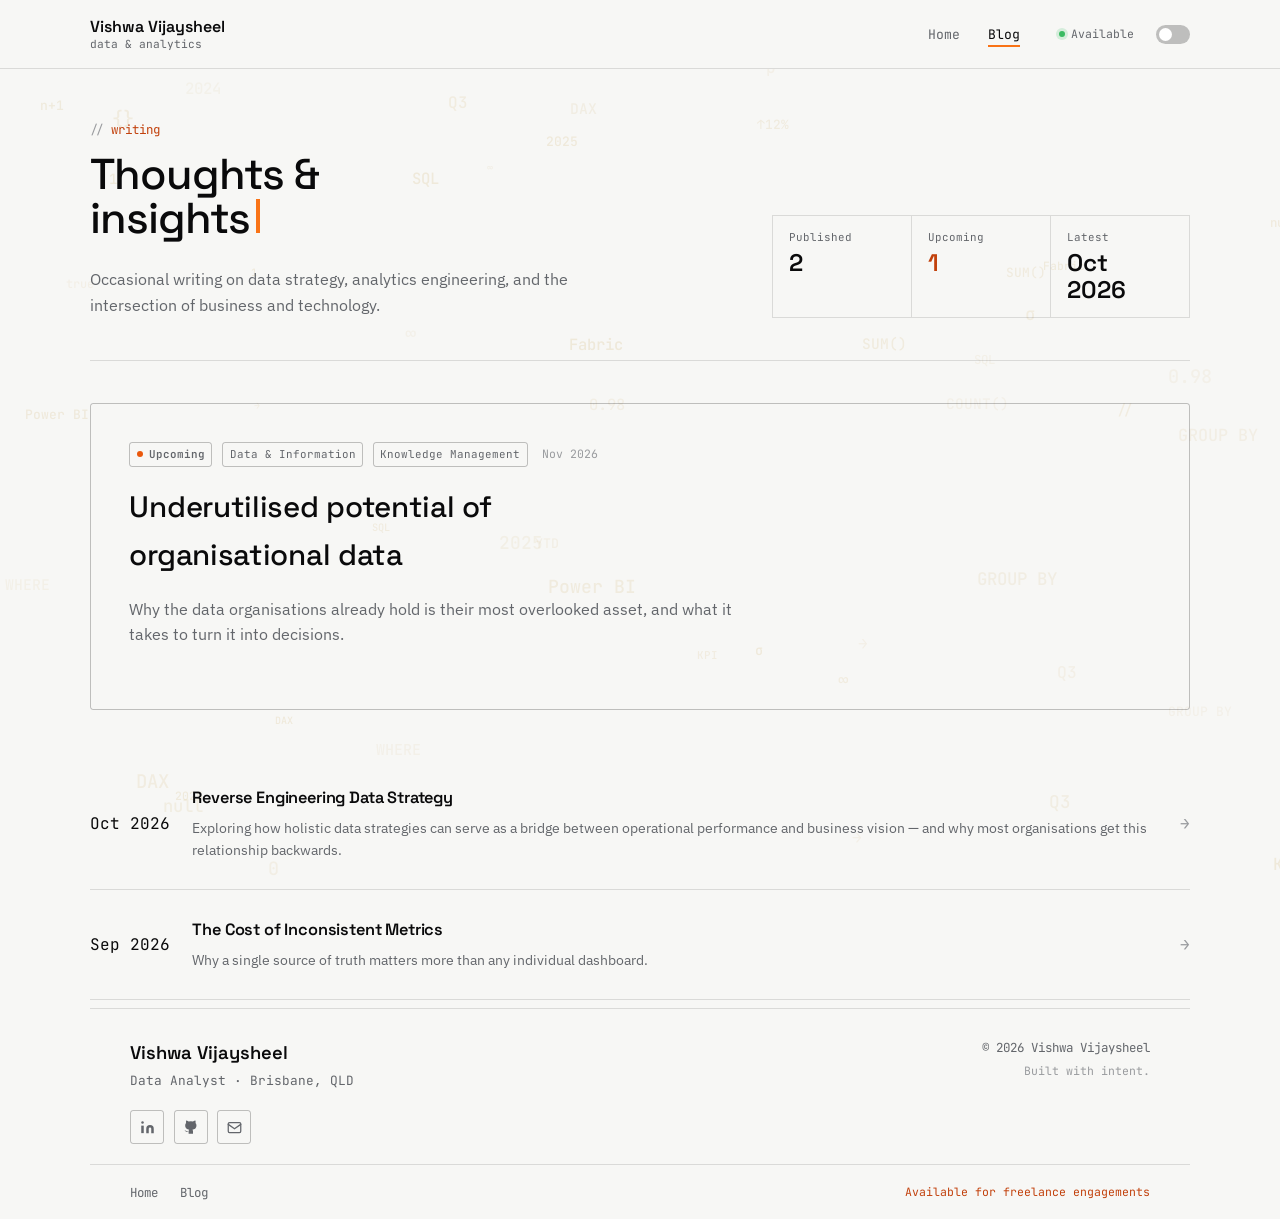
==== commit 57bd8697: "Updated blog title section and added upcoming tag to next article" ====
--- a/blog.html
+++ b/blog.html
@@ -40,46 +40,62 @@
 </header>
 
 <main>
-  <div class="page-header">
+  <div class="page-header blog-head">
+  <div class="blog-head-main">
     <p class="page-label">writing</p>
-    <h1 class="page-title">Thoughts &amp; insights</h1>
+    <h1 class="page-title blog-head-title">Thoughts &amp; insights<span class="cursor" aria-hidden="true"></span></h1>
     <p class="page-subtitle">Occasional writing on data strategy, analytics engineering, and the intersection of business and technology.</p>
   </div>
 
-  <a href="reverse-engineering-data-strategy.html" class="post-featured">
-    <div class="post-meta">
-      <span class="post-tag">Data Applications</span>
-      <span class="post-tag">Data Product</span>
-      <span class="post-date mono">Oct 2026</span>
+  <dl class="blog-head-stats">
+    <div class="blog-head-stat">
+      <dt>Published</dt>
+      <dd>2</dd>
     </div>
-    <h2 class="post-title">Reverse Engineering Data Strategy</h2>
-    <p class="post-excerpt">Exploring how holistic data strategies can serve as a bridge between operational performance and business vision — and why most organisations get this relationship backwards.</p
-    <span class="post-cta">Read article →</span>
-  </a>
+    <div class="blog-head-stat">
+      <dt>Upcoming</dt>
+      <dd class="is-upcoming">1</dd>
+    </div>
+    <div class="blog-head-stat">
+      <dt>Latest</dt>
+      <dd>Oct 2026</dd>
+    </div>
+  </dl>
+</div>
 
+<a href="#" class="post-featured">
+  <div class="post-meta">
+    <span class="post-tag post-tag-upcoming">Upcoming</span>
+    <span class="post-tag">Data &amp; Information</span>
+    <span class="post-tag">Knowledge Management</span>
+    <span class="post-date mono">Nov 2026</span>
+  </div>
+  <h2 class="post-title">Underutilised potential of organisational data</h2>
+  <p class="post-excerpt">Why the data organisations already hold is their most overlooked asset, and what it takes to turn it into decisions.</p>
+</a>
   <div class="post-list">
 
-    <a href="cost-of-inconsistent-metrics.html" class="post-row">
-      <span class="post-num mono">Sep 2026</span>
+    <a href="reverse-engineering-data-strategy.html" class="post-row">
+      <span class="post-num mono">Oct 2026</span>
       <div>
-        <h3 class="post-row-title">The Cost of Inconsistent MetricsBridging</h3>
+        <h3 class="post-row-title">Reverse Engineering Data Strategy</h3>
         <p class="post-row-desc">
-          Why a single source of truth matters more than any individual dashboard.
+          Exploring how holistic data strategies can serve as a bridge between operational performance and business vision — and why most organisations get this relationship backwards.
           </p>
 </p>
       </div>
       <span class="row-arrow">→</span>
     </a>
-<!--
-    <a href="#" class="post-row">
-      <span class="post-num mono">Jan 2026</span>
+
+    <a href="cost-of-inconsistent-metrics.html" class="post-row">
+      <span class="post-num mono">Sep 2026</span>
       <div>
-        <h3 class="post-row-title">Designing for the Analytical Consumer</h3>
-        <p class="post-row-desc">Rethinking dashboard UX from the perspective of decision-making under uncertainty.</p>
+        <h3 class="post-row-title">The Cost of Inconsistent Metrics</h3>
+        <p class="post-row-desc">Why a single source of truth matters more than any individual dashboard.</p>
       </div>
       <span class="row-arrow">→</span>
     </a>
-
+<!--
     <a href="#" class="post-row">
       <span class="post-num mono">Dec 2025</span>
       <div>
--- a/assets/css/style.css
+++ b/assets/css/style.css
@@ -11,9 +11,9 @@
   --ink-faint:   #9a9c9f;
   --line:        rgba(10, 10, 11, 0.12);
   --line-strong: rgba(10, 10, 11, 0.24);
-  --accent:      #b47f00;      /* amber, darkened for AA contrast on light bg */
-  --accent-bg:   #ffc400;      /* full-brightness amber for chips/fills */
-  --accent-on:   #0a0a0b;      /* text color when sitting on accent-bg */
+  --accent:      #c2410c;      /* orange for text/links on light bg (AA contrast) */
+  --accent-bg:   #f97316;      /* bright orange for chips, fills, underlines */
+  --accent-on:   #0a0a0b;      /* text on orange fills */
   --mono: 'JetBrains Mono', ui-monospace, SFMono-Regular, Menlo, Consolas, monospace;
   --sans: 'IBM Plex Sans', -apple-system, BlinkMacSystemFont, "Segoe UI", sans-serif;
   --display: 'Space Grotesk', var(--sans);
@@ -33,6 +33,109 @@
   --accent:      #ffc400;
   --accent-bg:   #ffc400;
   --accent-on:   #0a0a0b;
+}
+
+.post-tag-upcoming {
+  --upcoming: #ea580c; /* orange, light mode */
+  display: inline-flex;
+  align-items: center;
+  gap: 6px;
+  font-weight: 600;
+  color: var(--upcoming);
+  border: 1px solid var(--upcoming);
+  background: transparent;
+}
+
+/* Dark mode: yellow */
+html.dark .post-tag-upcoming,
+body.dark .post-tag-upcoming,
+html.dark-pre .post-tag-upcoming,
+[data-theme="dark"] .post-tag-upcoming {
+  --upcoming: #facc15;
+}
+
+.post-tag-upcoming::before {
+  content: "";
+  width: 6px;
+  height: 6px;
+  border-radius: 50%;
+  background: var(--upcoming);
+  animation: upcomingPulse 1.8s ease-in-out infinite;
+}
+
+@keyframes upcomingPulse {
+  0%, 100% { opacity: 1; }
+  50% { opacity: .3; }
+}
+
+@media (prefers-reduced-motion: reduce) {
+  .post-tag-upcoming::before { animation: none; }
+}
+
+
+/* ── Blog header ──────────────────────────────────────────────────── */
+.blog-head {
+  display: grid;
+  grid-template-columns: minmax(0, 1.5fr) minmax(0, 1fr);
+  gap: clamp(1.5em, 5vw, 3.5em);
+  align-items: end;
+  padding: 3.4em 0 2.4em;
+  margin-bottom: 2.6em;
+  border-bottom: 1px solid var(--line);
+}
+
+.blog-head-title {
+  font-size: clamp(2.2rem, 5.2vw, 3.8rem);
+  line-height: 1.04;
+  letter-spacing: -0.025em;
+  max-width: 14ch;
+  margin-bottom: 0.5em;
+}
+
+.blog-head-title .cursor {
+  width: 0.08em;
+  height: 0.8em;
+  margin-left: 0.14em;
+  vertical-align: baseline;
+}
+
+.blog-head .page-subtitle { max-width: 48ch; }
+
+/* Stats grid, same construction as .hero-stats */
+.blog-head-stats {
+  display: grid;
+  grid-template-columns: repeat(3, 1fr);
+  margin: 0;
+  border-top: 1px solid var(--line);
+  border-left: 1px solid var(--line);
+}
+
+.blog-head-stat {
+  border-right: 1px solid var(--line);
+  border-bottom: 1px solid var(--line);
+  padding: 0.8em 1em 0.9em;
+}
+
+.blog-head-stat dt {
+  font-family: var(--mono);
+  font-size: 0.68rem;
+  color: var(--ink-dim);
+  margin-bottom: 0.4em;
+}
+
+.blog-head-stat dd {
+  margin: 0;
+  font-family: var(--display);
+  font-size: 1.5rem;
+  font-weight: 600;
+  line-height: 1.1;
+}
+
+.blog-head-stat dd.is-upcoming { color: var(--accent); }
+
+@media (max-width: 800px) {
+  .blog-head { grid-template-columns: 1fr; align-items: start; padding-top: 2.4em; }
+  .blog-head-title { max-width: none; }
 }
 
 /* ── Reset ─────────────────────────────────────────────────────────── */
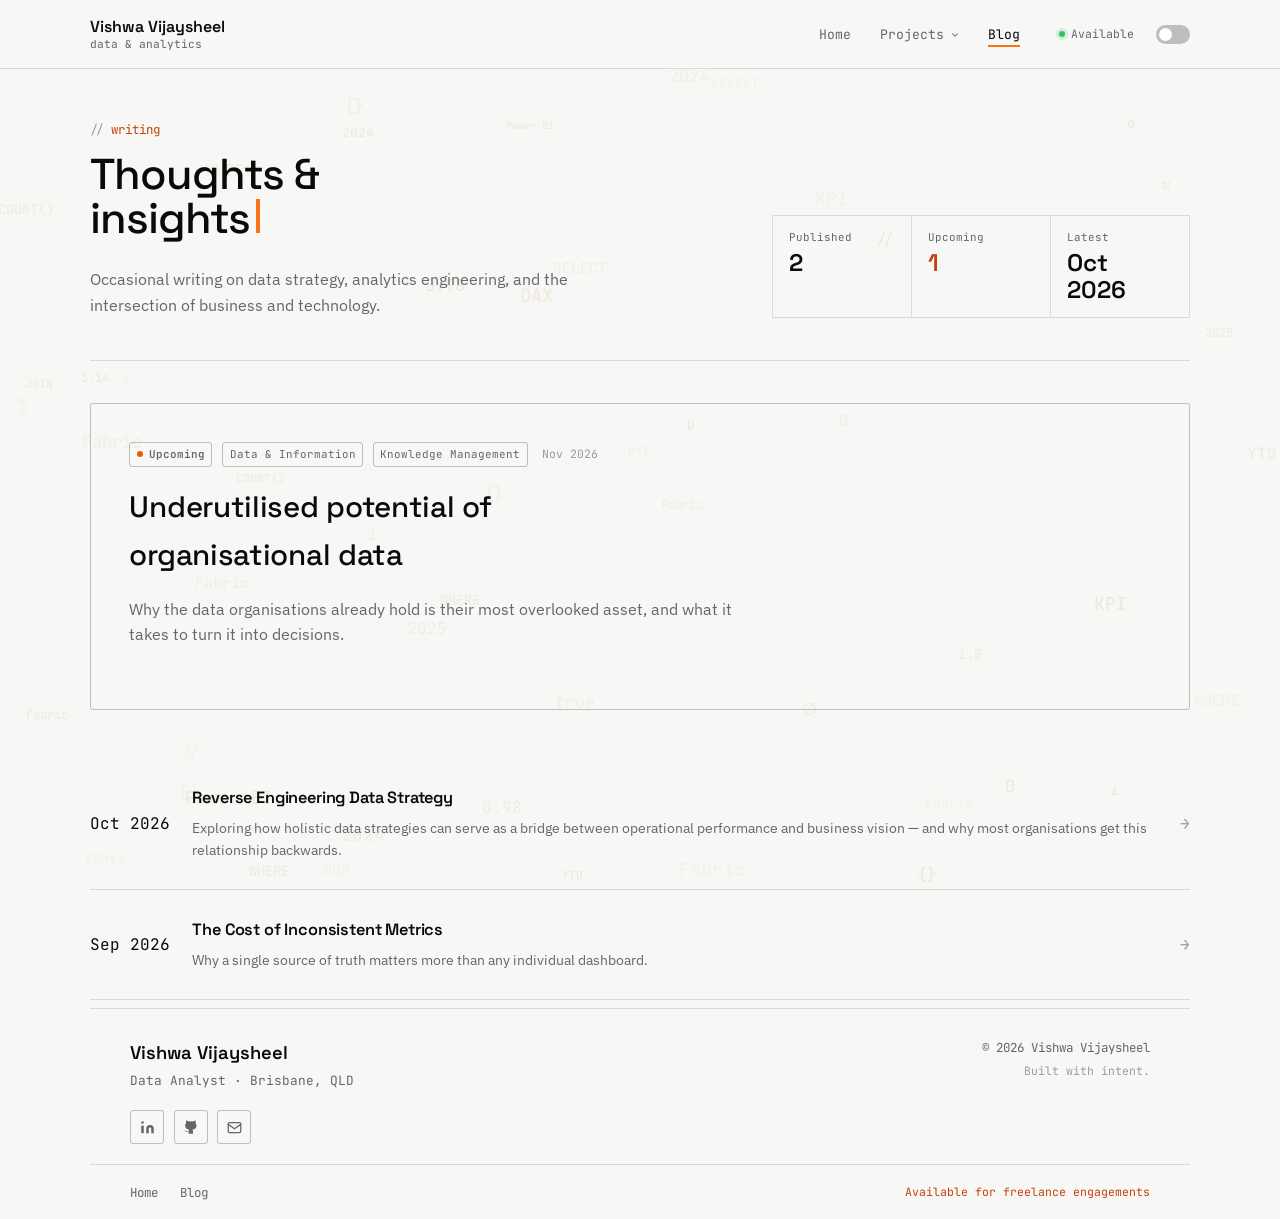
==== commit 6ae18625: "Update projects section and fix minor bugs" ====
--- a/blog.html
+++ b/blog.html
@@ -23,11 +23,23 @@
       <span></span><span></span><span></span>
     </button>
     <div class="nav-menu">
-      <ul>
-        <li><a href="index.html">Home</a></li>
-       <!-- <li><a href="dashboards.html">Projects</a></li> -->
-        <li><a href="blog.html" class="active">Blog</a></li>
-      </ul>
+        <ul>
+  <li><a href="index.html" class="active">Home</a></li>
+  <li class="has-dropdown">
+  <button class="nav-dd-toggle" type="button" aria-haspopup="true" aria-expanded="false">
+    Projects
+    <svg width="10" height="10" viewBox="0 0 24 24" fill="none" stroke="currentColor" stroke-width="2.5" stroke-linecap="round" stroke-linejoin="round" aria-hidden="true"><path d="m6 9 6 6 6-6"/></svg>
+  </button>
+  <div class="nav-dd">
+    <p class="nav-dd-label">Open data projects</p>
+    <a href="parking-guide.html">
+      Brisbane parking meter guide
+      <span>Map, rules and cost estimates</span>
+    </a>
+  </div>
+</li>
+  <li><a href="blog.html">Blog</a></li>
+</ul>
       <div class="nav-right">
         <div class="nav-status"><span class="nav-status-dot"></span>Available</div>
         <label class="switch">
--- a/assets/css/style.css
+++ b/assets/css/style.css
@@ -71,6 +71,76 @@
 @media (prefers-reduced-motion: reduce) {
   .post-tag-upcoming::before { animation: none; }
 }
+
+/* ── Nav dropdown ──────────────────────────────────────────────────── */
+.has-dropdown { position: relative; }
+
+.nav-dd-toggle {
+  display: inline-flex; align-items: center; gap: 0.45em;
+  background: none; border: 0; cursor: pointer; padding: 0 0 0.3em;
+  font-family: var(--mono); font-size: 0.82rem; color: var(--ink-dim);
+  position: relative; transition: color 0.15s ease;
+}
+.nav-dd-toggle::after {
+  content: ''; position: absolute; left: 0; right: 0; bottom: 0;
+  height: 2px; background: var(--accent-bg);
+  transform: scaleX(0); transform-origin: left; transition: transform 0.2s ease;
+}
+.nav-dd-toggle:hover,
+.nav-dd-toggle.active { color: var(--ink); }
+.nav-dd-toggle:hover::after,
+.nav-dd-toggle.active::after { transform: scaleX(1); }
+
+.nav-dd {
+  position: absolute; top: 100%; left: -1em; min-width: 17rem;
+  margin-top: 0.9em; padding: 0.9em 0.5em 0.5em;
+  background: var(--bg); border: 1px solid var(--line-strong); border-radius: var(--radius);
+  opacity: 0; visibility: hidden; transform: translateY(-4px);
+  transition: opacity 0.15s ease, transform 0.15s ease, visibility 0.15s;
+}
+/* invisible bridge so the menu doesn't close when the pointer crosses the gap */
+.nav-dd::before { content: ''; position: absolute; left: 0; right: 0; top: -1em; height: 1em; }
+
+@media (hover: hover) {
+  .has-dropdown:hover .nav-dd { opacity: 1; visibility: visible; transform: none; }
+}
+.has-dropdown.open .nav-dd,
+.has-dropdown:has(.nav-dd-toggle:focus-visible) .nav-dd {
+  opacity: 1; visibility: visible; transform: none;
+}
+
+.nav-dd-label {
+  font-family: var(--mono); font-size: 0.68rem; color: var(--accent);
+  padding: 0 0.7em 0.5em; margin-bottom: 0.2em; border-bottom: 1px solid var(--line);
+}
+.nav-menu .nav-dd a {
+  display: block; padding: 0.6em 0.7em; border-radius: var(--radius);
+  font-family: var(--display); font-size: 0.92rem; font-weight: 500; color: var(--ink);
+}
+.nav-menu .nav-dd a span { display: block; font-family: var(--mono); font-size: 0.66rem; font-weight: 400; color: var(--ink-faint); margin-top: 0.15em; }
+.nav-menu .nav-dd a::after { display: none; }
+.nav-menu .nav-dd a:hover { background: var(--bg-raise); color: var(--accent); }
+
+@media (max-width: 780px) {
+  .nav-dd {
+    position: absolute; top: 100%; left: 0; right: 0; min-width: 0;
+    margin: 0.4em 0 0; padding: 0.6em 0.4em 0.4em 0.9em;
+    background: var(--bg-raise); border: 1px solid var(--line-strong); border-radius: var(--radius);
+    display: none; z-index: 5;
+  }
+  .has-dropdown.open .nav-dd { display: block; opacity: 1; visibility: visible; transform: none; }
+  .nav-dd::before { display: none; }
+  .nav-dd-label { border-bottom: 0; padding-left: 0.7em; }
+}
+
+
+.nav-dd-toggle:hover,
+.nav-dd-toggle.active { color: var(--ink); }
+
+.nav-dd-toggle:hover::after,
+.nav-dd-toggle.active::after { transform: scaleX(1); }
+
+.nav-menu .nav-dd a.current { color: var(--accent); }
 
 
 /* ── Blog header ──────────────────────────────────────────────────── */
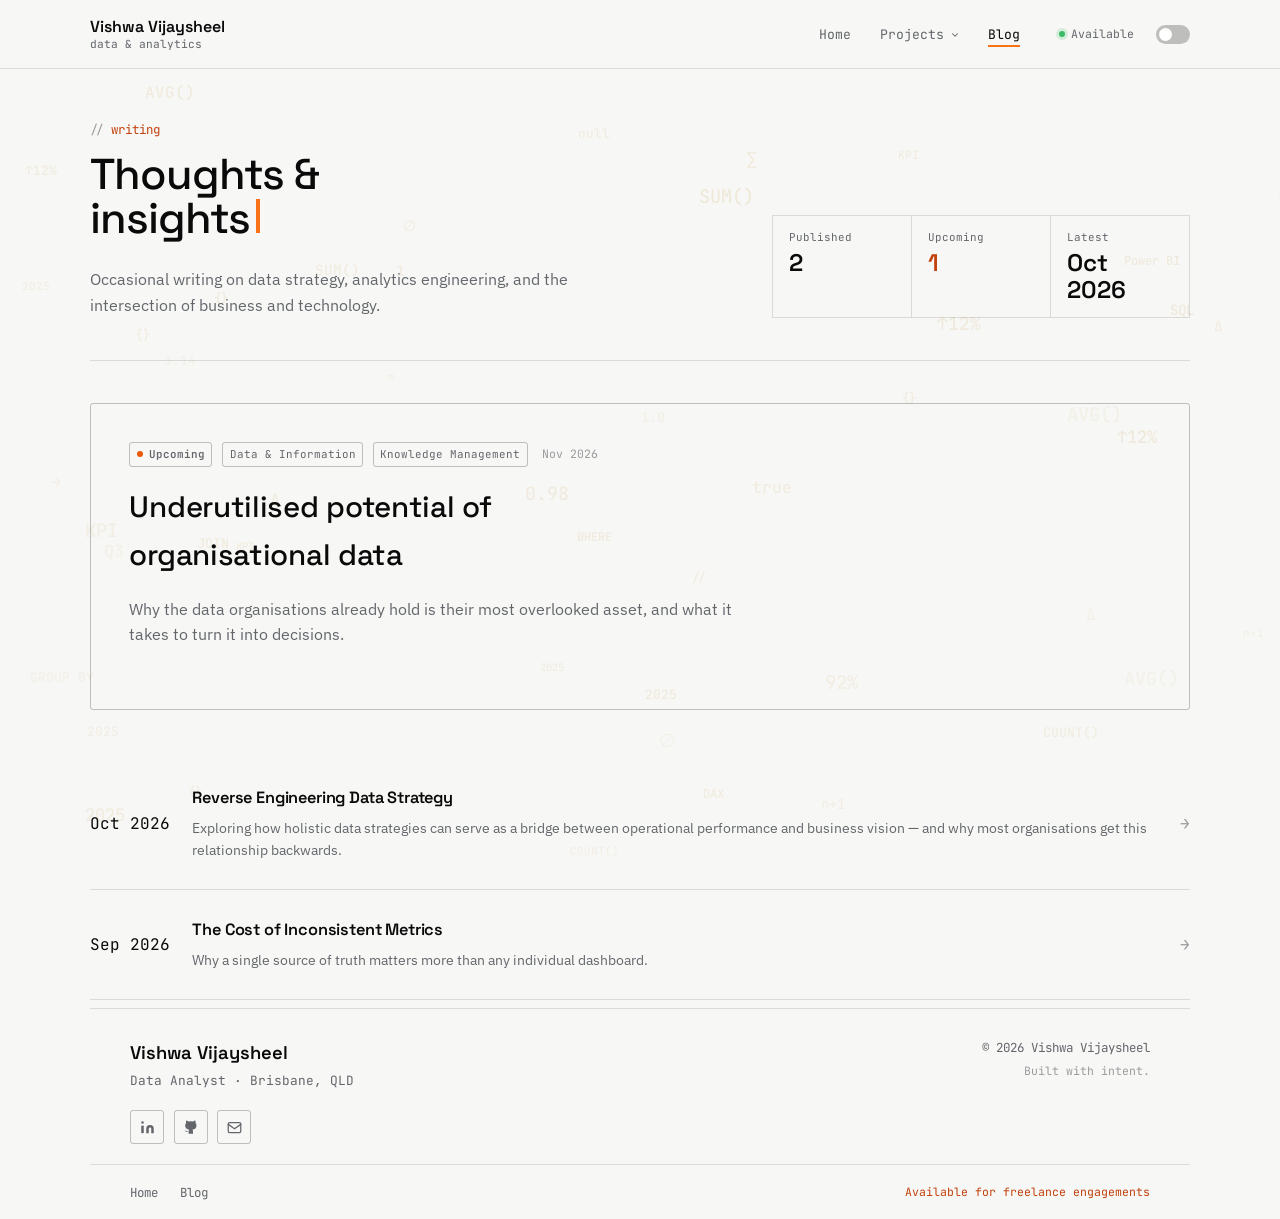
==== commit 47c78932: "Added another manuhole project" ====
--- a/blog.html
+++ b/blog.html
@@ -23,21 +23,25 @@
       <span></span><span></span><span></span>
     </button>
     <div class="nav-menu">
-        <ul>
+       <ul>
   <li><a href="index.html" class="active">Home</a></li>
   <li class="has-dropdown">
-  <button class="nav-dd-toggle" type="button" aria-haspopup="true" aria-expanded="false">
-    Projects
-    <svg width="10" height="10" viewBox="0 0 24 24" fill="none" stroke="currentColor" stroke-width="2.5" stroke-linecap="round" stroke-linejoin="round" aria-hidden="true"><path d="m6 9 6 6 6-6"/></svg>
-  </button>
-  <div class="nav-dd">
-    <p class="nav-dd-label">Open data projects</p>
-    <a href="parking-guide.html">
-      Brisbane parking meter guide
-      <span>Map, rules and cost estimates</span>
-    </a>
-  </div>
-</li>
+    <button class="nav-dd-toggle" type="button" aria-haspopup="true" aria-expanded="false">
+      Projects
+      <svg width="10" height="10" viewBox="0 0 24 24" fill="none" stroke="currentColor" stroke-width="2.5" stroke-linecap="round" stroke-linejoin="round" aria-hidden="true"><path d="m6 9 6 6 6-6"/></svg>
+    </button>
+    <div class="nav-dd">
+      <p class="nav-dd-label">Open data projects</p>
+      <a href="parking-guide.html">
+        Brisbane parking meter guide
+        <span>Map, rules and cost estimates</span>
+      </a>
+      <a href="stormwater-guide.html">
+        Stormwater manhole explorer
+        <span>Map and data completeness</span>
+      </a>
+    </div>
+  </li>
   <li><a href="blog.html">Blog</a></li>
 </ul>
       <div class="nav-right">
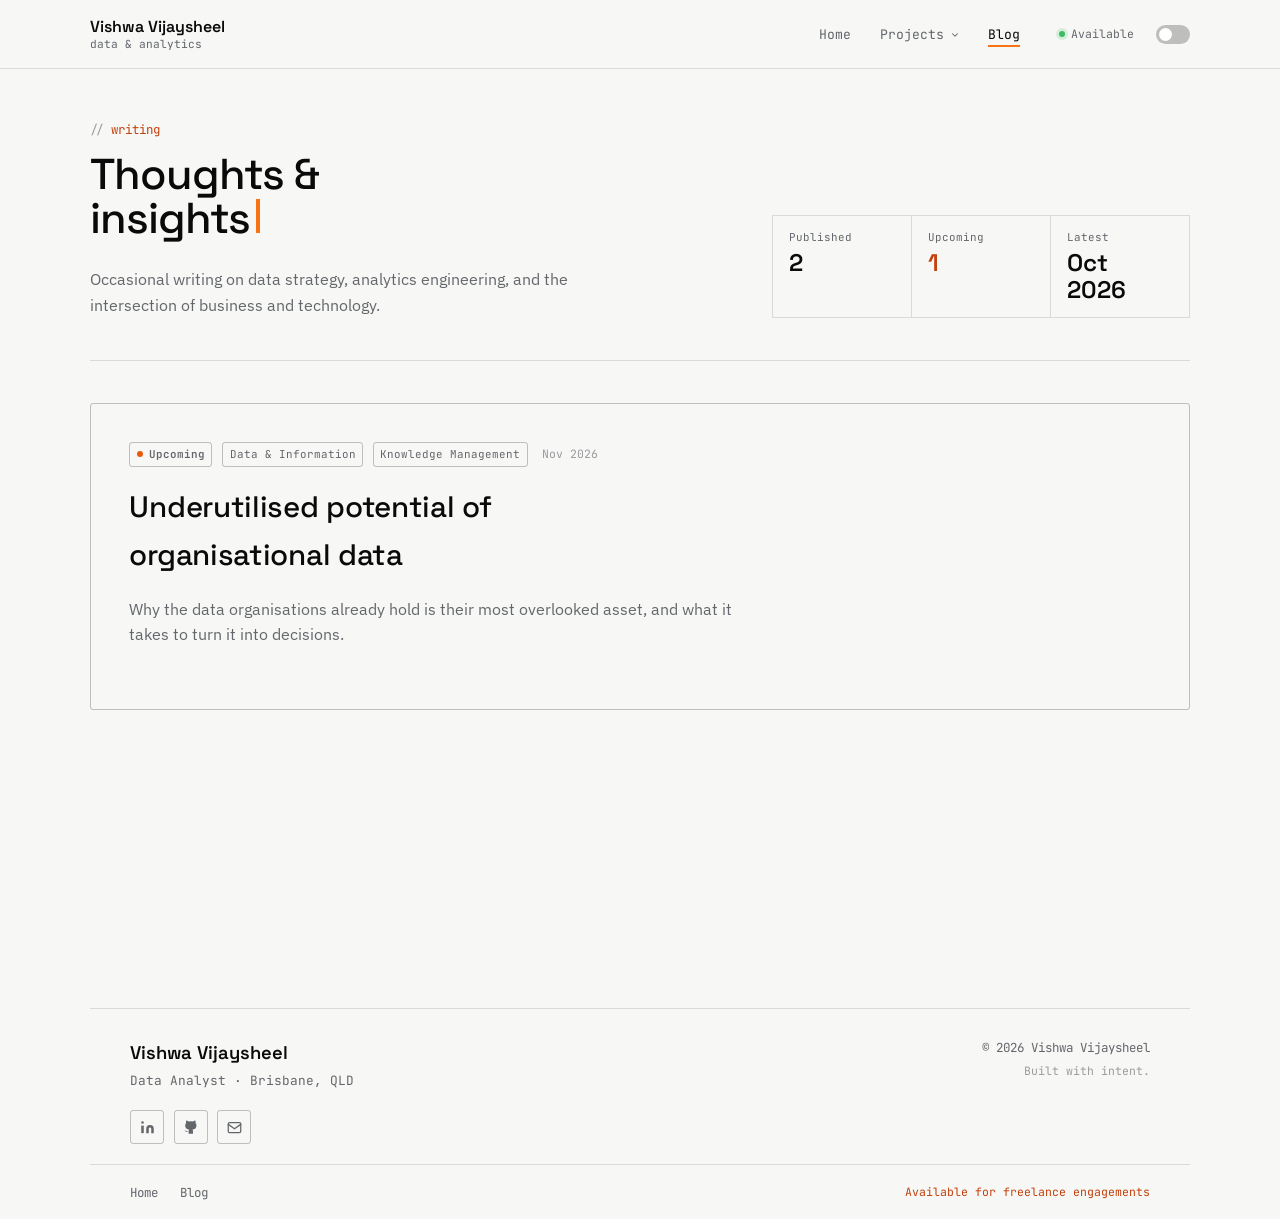
==== commit 85100aa1: "Improved the project section and added ML section to projects" ====
--- a/blog.html
+++ b/blog.html
@@ -23,24 +23,34 @@
       <span></span><span></span><span></span>
     </button>
     <div class="nav-menu">
-       <ul>
+      <ul>
   <li><a href="index.html" class="active">Home</a></li>
   <li class="has-dropdown">
     <button class="nav-dd-toggle" type="button" aria-haspopup="true" aria-expanded="false">
       Projects
       <svg width="10" height="10" viewBox="0 0 24 24" fill="none" stroke="currentColor" stroke-width="2.5" stroke-linecap="round" stroke-linejoin="round" aria-hidden="true"><path d="m6 9 6 6 6-6"/></svg>
     </button>
-    <div class="nav-dd">
-      <p class="nav-dd-label">Open data projects</p>
-      <a href="parking-guide.html">
-        Brisbane parking meter guide
-        <span>Map, rules and cost estimates</span>
-      </a>
-      <a href="stormwater-guide.html">
-        Stormwater manhole explorer
-        <span>Map and data completeness</span>
-      </a>
-    </div>
+   <div class="nav-dd">
+  <details class="nav-dd-group">
+    <summary class="nav-dd-label">Open data</summary>
+    <a href="parking-guide.html">
+      Brisbane parking meter guide
+      <span>Map, rules and cost estimates</span>
+    </a>
+    <a href="stormwater-guide.html">
+      Stormwater manhole explorer
+      <span>Map and data completeness</span>
+    </a>
+  </details>
+
+  <details class="nav-dd-group" open>
+    <summary class="nav-dd-label">Pattern Lab</summary>
+    <p class="nav-dd-soon">
+      Machine learning experiments
+      <span>Coming soon</span>
+    </p>
+  </details>
+</div>
   </li>
   <li><a href="blog.html">Blog</a></li>
 </ul>
--- a/assets/css/style.css
+++ b/assets/css/style.css
@@ -141,6 +141,53 @@
 .nav-dd-toggle.active::after { transform: scaleX(1); }
 
 .nav-menu .nav-dd a.current { color: var(--accent); }
+
+
+.nav-dd-group > summary {
+  list-style: none;
+  cursor: pointer;
+  display: flex;
+  justify-content: space-between;
+  align-items: center;
+  user-select: none;
+}
+.nav-dd-group > summary::-webkit-details-marker { display: none; }
+.nav-dd-group > summary::after {
+  content: '+';
+  font-size: 0.9rem;
+  color: var(--ink-faint);
+}
+.nav-dd-group[open] > summary::after { content: '\2212'; }
+.nav-dd-group > summary:hover { color: var(--ink); }
+.nav-dd-group > summary:focus-visible { outline: 2px solid var(--accent-bg); outline-offset: 2px; border-radius: var(--radius); }
+
+/* no divider under the label while the group is closed */
+.nav-dd-group:not([open]) > summary { border-bottom: 0; margin-bottom: 0; padding-bottom: 0.2em; }
+
+
+
+.nav-dd-group + .nav-dd-group {
+  margin-top: 0.7em;
+  padding-top: 0.7em;
+  border-top: 1px solid var(--line);
+}
+
+.nav-dd-soon {
+  padding: 0.6em 0.7em;
+  font-family: var(--display);
+  font-size: 0.92rem;
+  font-weight: 500;
+  color: var(--ink-dim);
+}
+.nav-dd-soon span {
+  display: block;
+  margin-top: 0.15em;
+  font-family: var(--mono);
+  font-size: 0.66rem;
+  font-weight: 400;
+  color: var(--accent);
+}
+
 
 
 /* ── Blog header ──────────────────────────────────────────────────── */
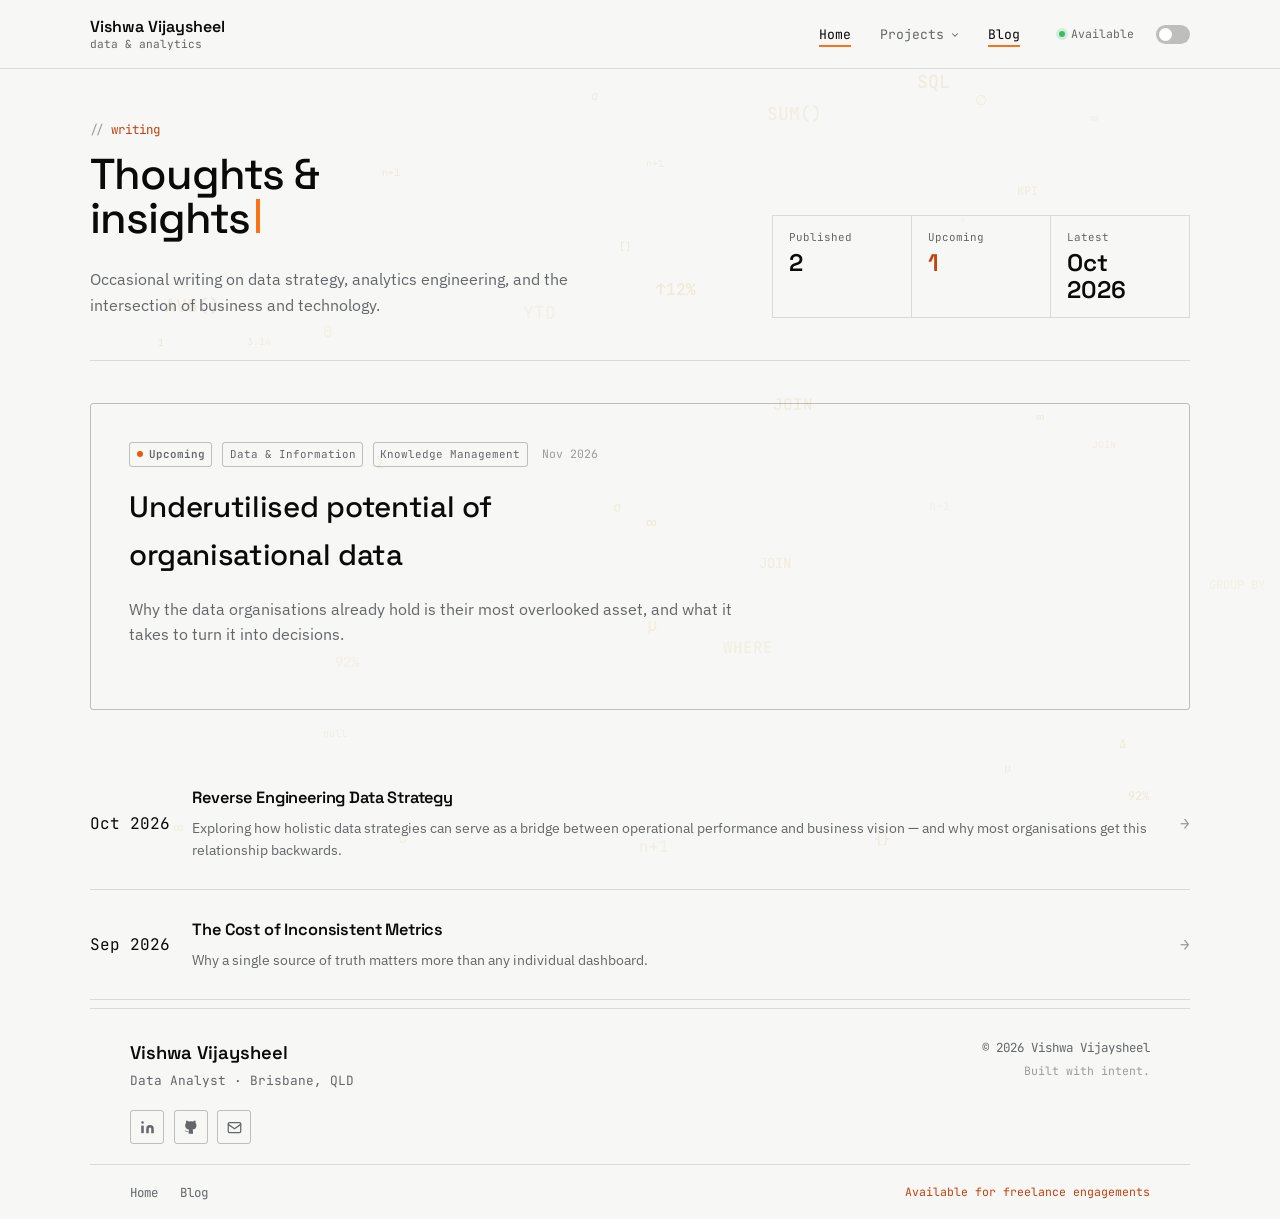
==== commit bda69f06: "Minor navbar fix" ====
--- a/blog.html
+++ b/blog.html
@@ -43,7 +43,7 @@
     </a>
   </details>
 
-  <details class="nav-dd-group" open>
+  <details class="nav-dd-group">
     <summary class="nav-dd-label">Pattern Lab</summary>
     <p class="nav-dd-soon">
       Machine learning experiments
--- a/assets/css/style.css
+++ b/assets/css/style.css
@@ -22,7 +22,10 @@
   --maxw: 1180px;
 }
 
-body.dark {
+/* html.dark-pre is set by a tiny inline script in <head>, so dark colours
+   apply from the very first paint (no light → dark flash between pages). */
+body.dark,
+html.dark-pre body {
   --bg:          #0a0a0b;
   --bg-raise:    #131315;
   --ink:         #f4f4f1;
@@ -35,6 +38,14 @@
   --accent-on:   #0a0a0b;
 }
 
+/* Smooth cross-page navigation (Chrome/Edge/Safari; others navigate normally) */
+@media (prefers-reduced-motion: no-preference) {
+  @view-transition { navigation: auto; }
+  header { view-transition-name: site-header; }   /* header stays put, no flicker */
+  ::view-transition-old(root),
+  ::view-transition-new(root) { animation-duration: 0.2s; }
+}
+
 .post-tag-upcoming {
   --upcoming: #ea580c; /* orange, light mode */
   display: inline-flex;
@@ -73,6 +84,7 @@
 }
 
 /* ── Nav dropdown ──────────────────────────────────────────────────── */
+
 .has-dropdown { position: relative; }
 
 .nav-dd-toggle {
@@ -98,7 +110,7 @@
   opacity: 0; visibility: hidden; transform: translateY(-4px);
   transition: opacity 0.15s ease, transform 0.15s ease, visibility 0.15s;
 }
-/* invisible bridge so the menu doesn't close when the pointer crosses the gap */
+
 .nav-dd::before { content: ''; position: absolute; left: 0; right: 0; top: -1em; height: 1em; }
 
 @media (hover: hover) {
@@ -120,28 +132,7 @@
 .nav-menu .nav-dd a span { display: block; font-family: var(--mono); font-size: 0.66rem; font-weight: 400; color: var(--ink-faint); margin-top: 0.15em; }
 .nav-menu .nav-dd a::after { display: none; }
 .nav-menu .nav-dd a:hover { background: var(--bg-raise); color: var(--accent); }
-
-@media (max-width: 780px) {
-  .nav-dd {
-    position: absolute; top: 100%; left: 0; right: 0; min-width: 0;
-    margin: 0.4em 0 0; padding: 0.6em 0.4em 0.4em 0.9em;
-    background: var(--bg-raise); border: 1px solid var(--line-strong); border-radius: var(--radius);
-    display: none; z-index: 5;
-  }
-  .has-dropdown.open .nav-dd { display: block; opacity: 1; visibility: visible; transform: none; }
-  .nav-dd::before { display: none; }
-  .nav-dd-label { border-bottom: 0; padding-left: 0.7em; }
-}
-
-
-.nav-dd-toggle:hover,
-.nav-dd-toggle.active { color: var(--ink); }
-
-.nav-dd-toggle:hover::after,
-.nav-dd-toggle.active::after { transform: scaleX(1); }
-
 .nav-menu .nav-dd a.current { color: var(--accent); }
-
 
 .nav-dd-group > summary {
   list-style: none;
@@ -164,8 +155,6 @@
 /* no divider under the label while the group is closed */
 .nav-dd-group:not([open]) > summary { border-bottom: 0; margin-bottom: 0; padding-bottom: 0.2em; }
 
-
-
 .nav-dd-group + .nav-dd-group {
   margin-top: 0.7em;
   padding-top: 0.7em;
@@ -187,8 +176,6 @@
   font-weight: 400;
   color: var(--accent);
 }
-
-
 
 /* ── Blog header ──────────────────────────────────────────────────── */
 .blog-head {
@@ -280,6 +267,9 @@
 p { margin: 0; }
 :focus-visible { outline: 2px solid var(--accent-bg); outline-offset: 3px; }
 
+/* No 300ms tap delay, no grey tap flash on phones */
+a, button, summary, label { touch-action: manipulation; -webkit-tap-highlight-color: transparent; }
+
 .wrap {
   max-width: var(--maxw);
   margin: 0 auto;
@@ -355,24 +345,58 @@
 input:checked + .slider::before { transform: translateX(15px); background: var(--ink); }
 
 .nav-toggle { display: none; flex-direction: column; gap: 5px; background: none; border: none; cursor: pointer; padding: 4px; }
-.nav-toggle span { width: 20px; height: 2px; background: var(--ink); transition: 0.2s; }
+.nav-toggle span { width: 20px; height: 2px; background: var(--ink); transition: transform 0.2s ease, opacity 0.2s ease; }
 .nav-toggle.open span:nth-child(1) { transform: translateY(7px) rotate(45deg); }
 .nav-toggle.open span:nth-child(2) { opacity: 0; }
 .nav-toggle.open span:nth-child(3) { transform: translateY(-7px) rotate(-45deg); }
 
+/* Mobile nav. Must stay AFTER the base nav rules above so it can override them. */
 @media (max-width: 780px) {
   .nav-toggle { display: flex; }
+
   .nav-menu {
-    position: fixed; top: 61px; left: 0; right: 0;
-    background: var(--bg); border-bottom: 1px solid var(--line);
+    position: absolute;              /* header is sticky, so this anchors to it */
+    top: 100%; left: 0; right: 0;
+    max-height: calc(100vh - 70px);
+    max-height: calc(100dvh - 70px); /* ignored by browsers without dvh */
+    overflow-y: auto;
+    overscroll-behavior: contain;
+    background: var(--bg);
+    border-bottom: 1px solid var(--line);
     flex-direction: column; align-items: flex-start; gap: 1.6em;
     padding: 1.6em var(--gutter) 2em;
-    transform: translateY(-8px); opacity: 0; pointer-events: none;
-    transition: 0.2s ease;
+    transform: translateY(-8px); opacity: 0;
+    visibility: hidden; pointer-events: none;
+    transition: transform 0.2s ease, opacity 0.2s ease, visibility 0.2s;
   }
-  .nav-menu.open { transform: translateY(0); opacity: 1; pointer-events: auto; }
-  .nav-menu ul { flex-direction: column; gap: 1.1em; }
+  .nav-menu.open {
+    transform: none; opacity: 1;
+    visibility: visible; pointer-events: auto;
+  }
+
+  .nav-menu ul { flex-direction: column; gap: 1.1em; width: 100%; }
+  .nav-menu ul a { padding: 0.3em 0; }
   .nav-right { width: 100%; justify-content: space-between; }
+
+  /* Projects dropdown expands inline (animated), pushing Blog down */
+  .has-dropdown { width: 100%; }
+  .nav-dd-toggle { width: 100%; justify-content: space-between; padding: 0.3em 0; }
+  .nav-dd {
+    position: static;
+    min-width: 0; margin: 0; padding: 0 0.4em 0 0.9em;
+    background: var(--bg-raise);
+    border: 1px solid transparent; border-radius: var(--radius);
+    max-height: 0; overflow: hidden;
+    opacity: 0; visibility: hidden; transform: none;
+    transition: max-height 0.25s ease, opacity 0.2s ease, margin 0.25s ease,
+                padding 0.25s ease, border-color 0.25s ease, visibility 0.25s;
+  }
+  .has-dropdown.open .nav-dd {
+    max-height: 30rem; margin-top: 0.5em; padding: 0.6em 0.4em 0.4em 0.9em;
+    border-color: var(--line-strong); opacity: 1; visibility: visible;
+  }
+  .nav-dd::before { display: none; }
+  .nav-dd-label { border-bottom: 0; padding-left: 0.7em; }
 }
 
 /* ── Section scaffolding ──────────────────────────────────────────── */
@@ -658,7 +682,6 @@
 .dash-card.visible { opacity: 1; transform: translateY(0); }
 .dash-card:hover { background: var(--bg-raise); }
 .dash-index { font-family: var(--mono); font-size: 0.85rem; color: var(--accent); align-self: start; padding-top: 0.3em; }
-.dash-body-col {}
 .dash-meta { display: flex; gap: 0.5em; margin-bottom: 0.7em; flex-wrap: wrap; }
 .dash-tag { font-family: var(--mono); font-size: 0.68rem; color: var(--ink-dim); border: 1px solid var(--line-strong); border-radius: var(--radius); padding: 0.25em 0.6em; }
 .dash-title { font-size: 1.25rem; font-weight: 600; margin-bottom: 0.5em; }
@@ -825,7 +848,6 @@
 }
 main, footer { position: relative; z-index: 1; }
 
-
 /* ── Horizontal timeline: minimal, fits the width, card-style detail ── */
 .history-panel.has-htl > .timeline { display: none; }   /* vertical version stays as no-JS fallback / data source */
 
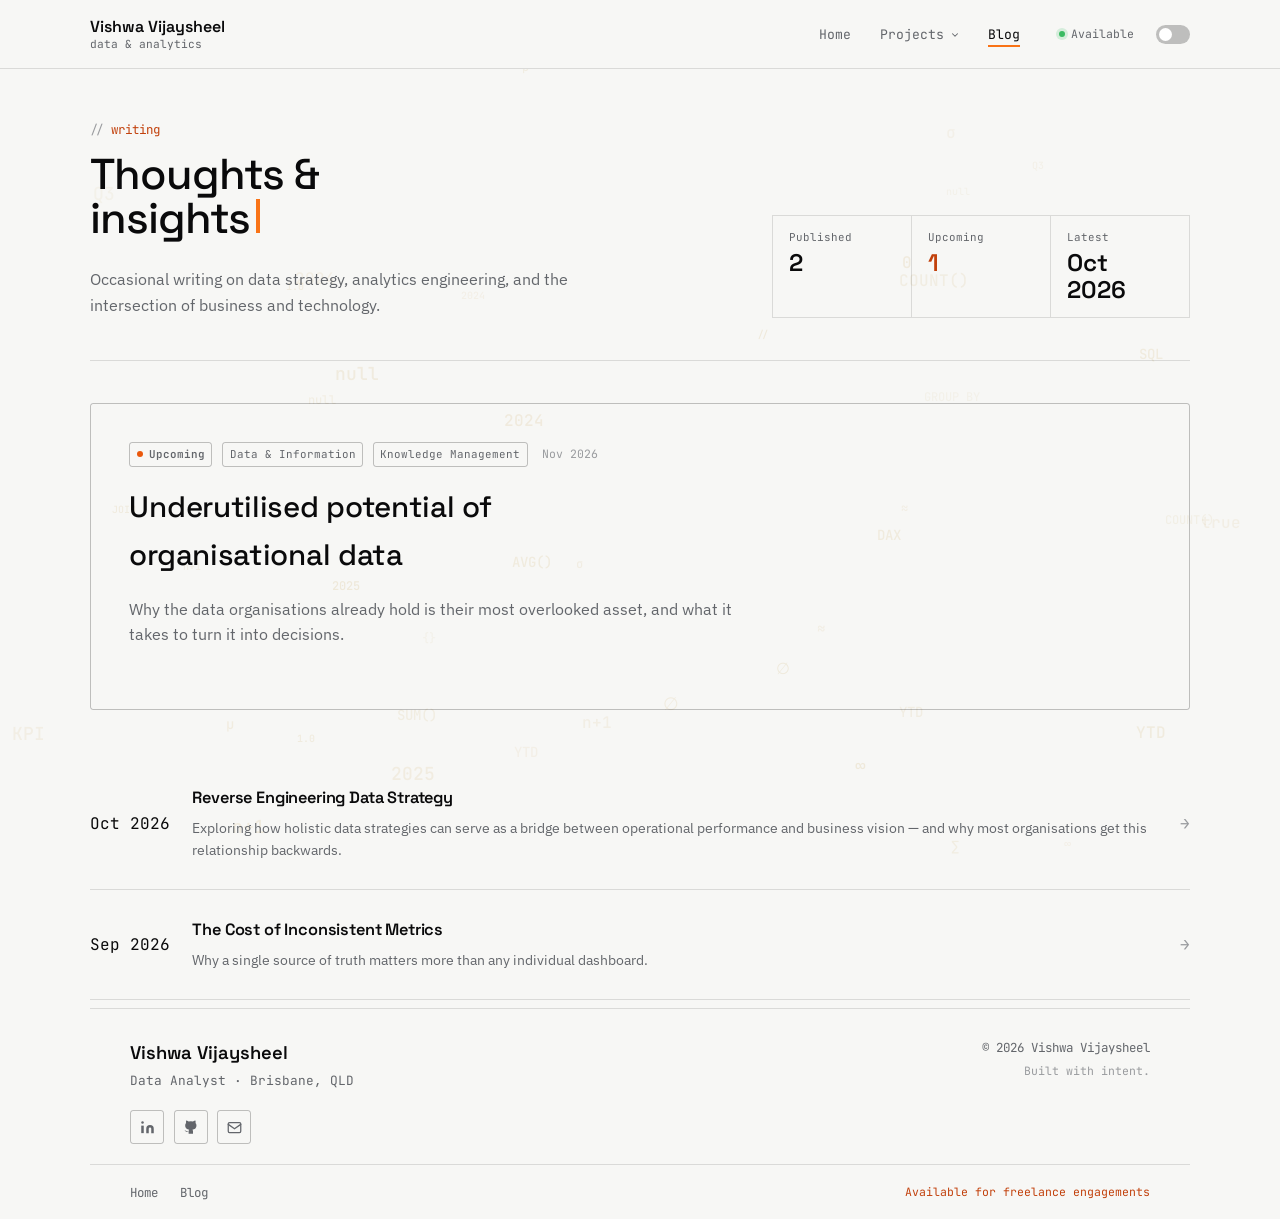
==== commit f5325907: "Another minor navbar fix" ====
--- a/blog.html
+++ b/blog.html
@@ -24,7 +24,7 @@
     </button>
     <div class="nav-menu">
       <ul>
-  <li><a href="index.html" class="active">Home</a></li>
+  <li><a href="index.html">Home</a></li>
   <li class="has-dropdown">
     <button class="nav-dd-toggle" type="button" aria-haspopup="true" aria-expanded="false">
       Projects
